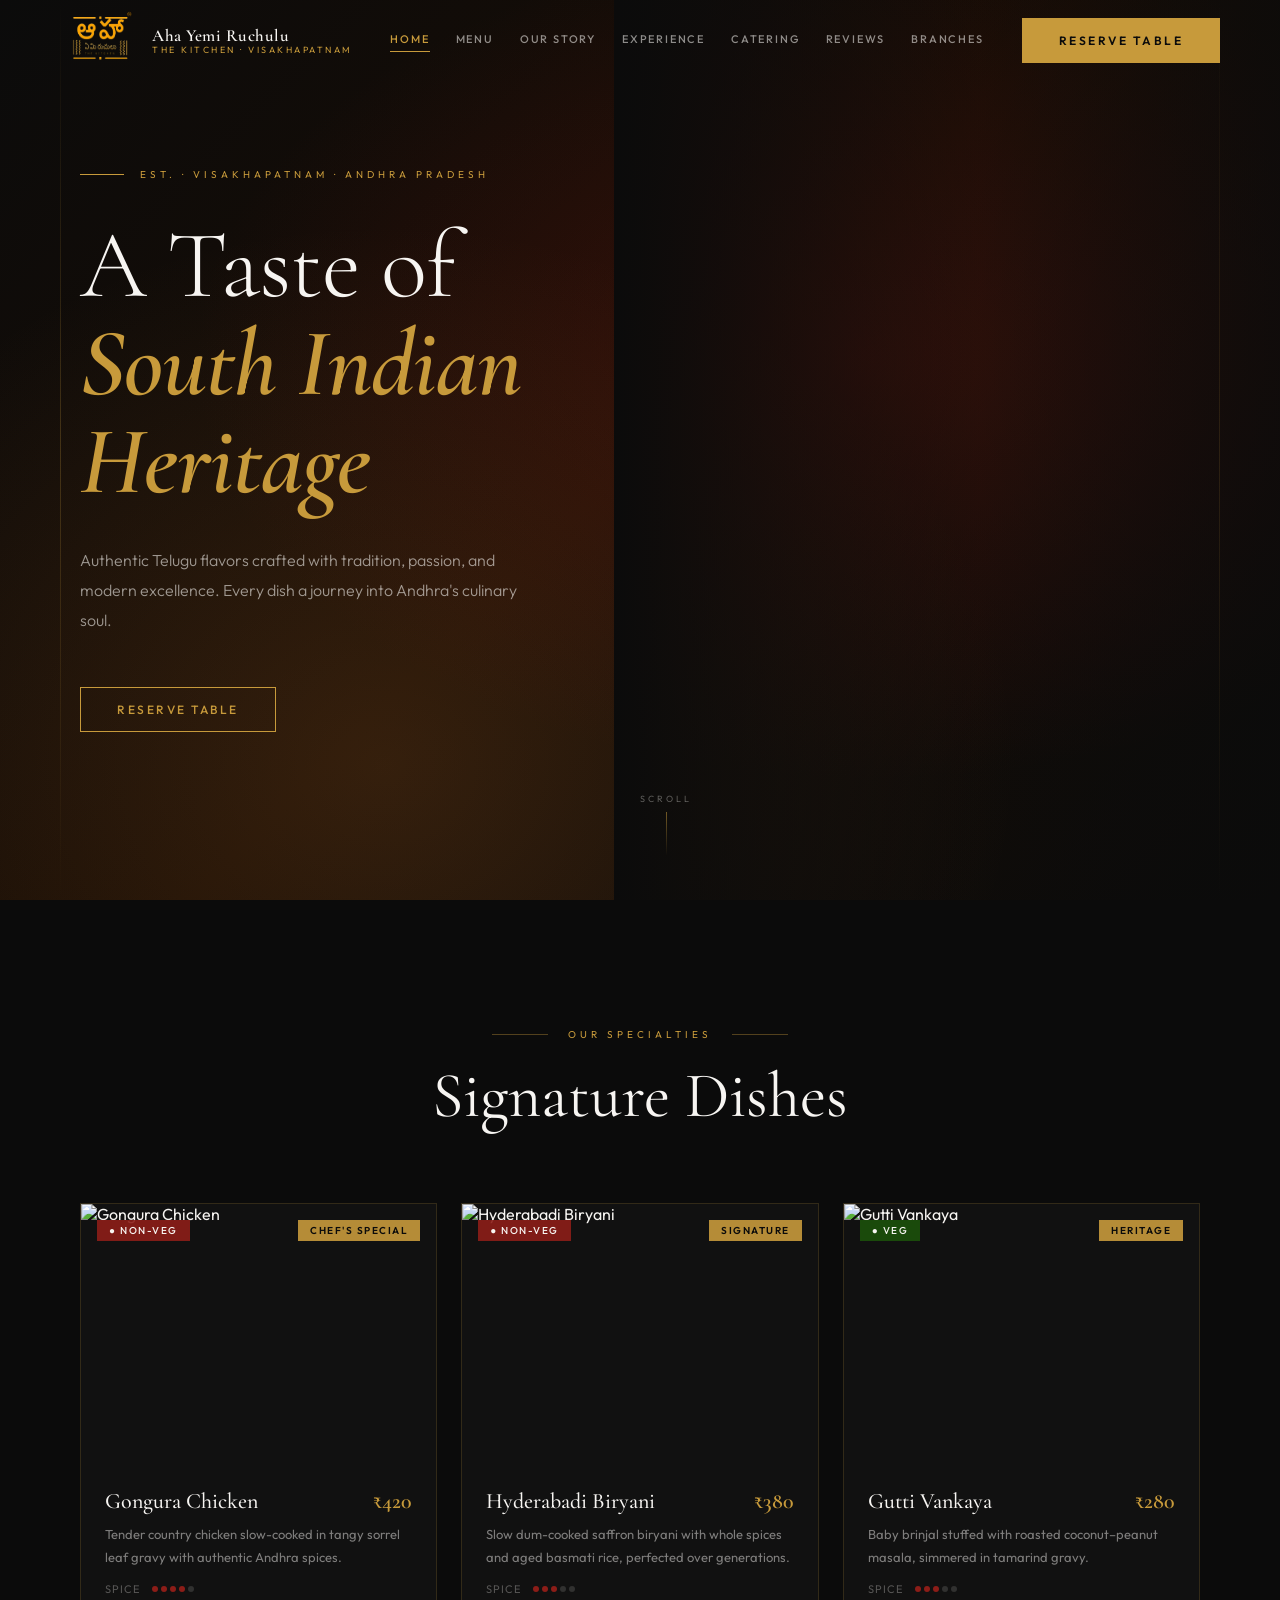
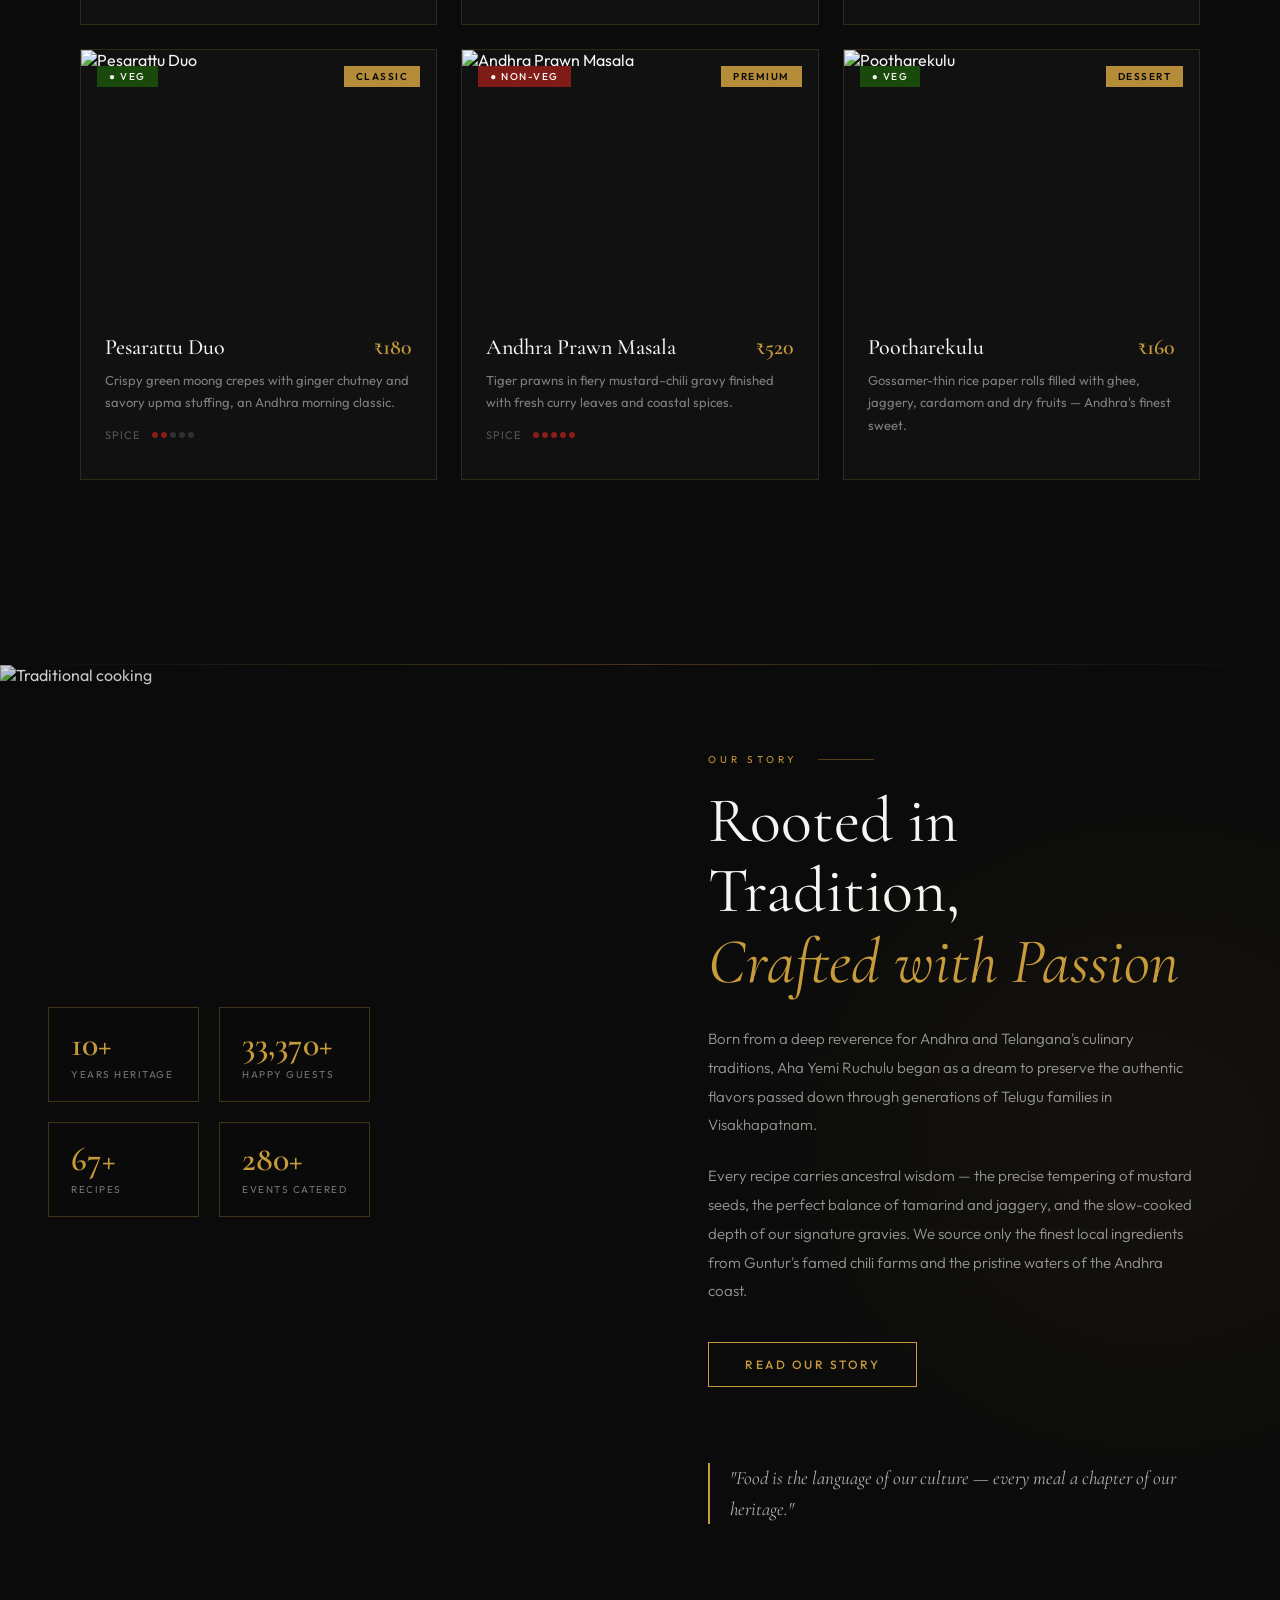
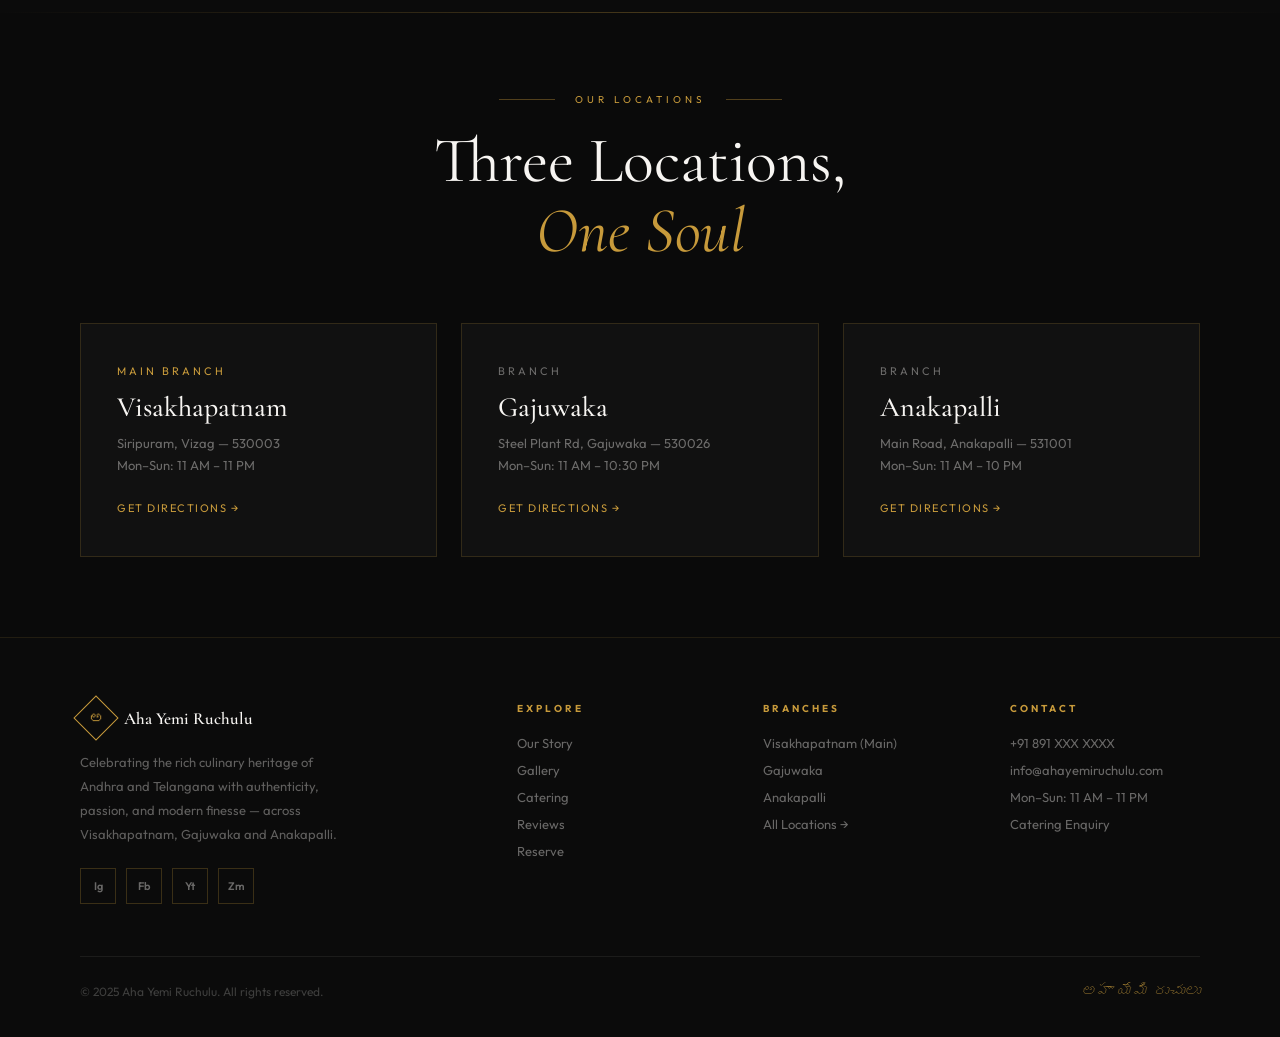
==== index.html @ 681282d1 "Add files via upload" ====
<!DOCTYPE html>
<html lang="en">
<head>
  <meta charset="UTF-8">
  <meta name="viewport" content="width=device-width, initial-scale=1.0">
  <title>Aha Yemi Ruchulu — Authentic Telugu Cuisine, Visakhapatnam</title>
  <meta name="description" content="Authentic Andhra and Telangana cuisine in Visakhapatnam. Experience the rich culinary heritage of Telugu food at Aha Yemi Ruchulu.">
  <link rel="stylesheet" href="css/style.css">
</head>
<body>

<!-- ═══ NAVBAR ═══ -->
<nav id="navbar">
  <a href="index.html" class="nav-logo">
    <div class="nav-logo-icon">
      <span><img src="Aha-Logo.png" style="width: 80px; height: 90px;"></span>
    </div>
    <div class="nav-logo-text"><h2>Aha Yemi Ruchulu</h2><span>The Kitchen · Visakhapatnam</span></div>
  </a>
  <div class="nav-links">
    <a href="index.html" data-page="home">Home</a>
    <a href="menu.html">Menu</a>
    <a href="story.html">Our Story</a>
    <a href="experience.html">Experience</a>
    <a href="catering.html">Catering</a>
    <a href="testimonials.html">Reviews</a>
    <a href="branches.html">Branches</a>
  </div>
  <a href="reserve.html" class="btn-fill nav-cta desktop">Reserve Table</a>
  <button class="hamburger" id="hamburger" aria-label="Open menu">
    <span></span><span></span><span></span>
  </button>
</nav>

<!-- ═══ MOBILE MENU ═══ -->
<div id="mobile-menu" class="mobile-menu">
  <button class="mobile-close" id="mobile-close">✕</button>
  <a href="index.html">Home</a>
  <!-- <a href="menu.html">Menu</a> -->
  <a href="story.html">Our Story</a>
  <a href="experience.html">Experience</a>
  <a href="catering.html">Catering</a>
  <a href="testimonials.html">Reviews</a>
  <a href="branches.html">Branches</a>
  <a href="reserve.html">Reserve Table</a>
</div>

<!-- ═══ HERO ═══ -->
<section class="hero">
  <div class="hero-bg"></div>
  <div class="hero-img-wrap">
    <img src="https://i.pinimg.com/1200x/a8/12/cb/a812cbc6dd3bc64626fde66f10c3a829.jpg" alt="Telugu cuisine spread">
    <!-- https://images.unsplash.com/photo-1567337710282-00832b415979?w=1400&q=80 -->
  </div>
  <div class="hero-line-l"></div>
  <div class="hero-line-r"></div>
  <div class="hero-content">
    <div class="hero-eyebrow">
      <span class="line"></span>
      <span>Est. · Visakhapatnam · Andhra Pradesh</span>
    </div>
    <h1 class="hero-title">A Taste of</h1>
    <span class="hero-title-accent">South Indian Heritage</span>
    <p class="hero-sub">Authentic Telugu flavors crafted with tradition, passion, and modern excellence. Every dish a journey into Andhra's culinary soul.</p>
    <div class="hero-actions">
      <!-- <a href="menu.html" class="btn-fill">Explore Menu</a> -->
      <a href="reserve.html" class="btn-gold">Reserve Table</a>
    </div>
  </div>
  <div class="hero-scroll">
    <span>Scroll</span>
    <div class="hero-scroll-line"></div>
  </div>
</section>

<!-- ═══ TICKER ═══ -->
<!-- <div class="ticker-strip">
  <div class="ticker-inner">
    <span>● Authentic Andhra Flavors</span>
    <span>● Slow-Cooked Biryanis</span>
    <span>● Gongura Specialties</span>
    <span>● Andhra Thali</span>
    <span>● Hyderabadi Classics</span>
    <span>● Traditional Sweets</span>
    <span>● Farm-Fresh Ingredients</span>
    <span>● Visakhapatnam's Finest</span>
    <span>● Authentic Andhra Flavors</span>
    <span>● Slow-Cooked Biryanis</span>
    <span>● Gongura Specialties</span>
    <span>● Andhra Thali</span>
    <span>● Hyderabadi Classics</span>
    <span>● Traditional Sweets</span>
    <span>● Farm-Fresh Ingredients</span>
    <span>● Visakhapatnam's Finest</span>
  </div>
</div> -->

<!-- ═══ SIGNATURE DISHES ═══ -->
<section class="dishes-section">
  <div class="reveal" style="text-align:center; margin-bottom:72px;">
    <div class="sec-label"><span>Our Specialties</span></div>
    <h2 class="sec-title center">Signature Dishes</h2>
  </div>
  <div class="dishes-grid">

    <div class="dish-card reveal delay-1">
      <div class="dish-card-img">
        <img src="https://images.unsplash.com/photo-1565557623262-b51c2513a641?w=600&q=80" alt="Gongura Chicken">
        <div class="dish-card-tags">
          <span class="tag-pill tag-nonv">● Non-Veg</span>
          <span class="tag-pill tag-gold">Chef's Special</span>
        </div>
      </div>
      <div class="dish-info">
        <div class="dish-name-row">
          <h3 class="dish-name">Gongura Chicken</h3>
          <span class="dish-price">₹420</span>
        </div>
        <p class="dish-desc">Tender country chicken slow-cooked in tangy sorrel leaf gravy with authentic Andhra spices.</p>
        <div class="dish-meta">
          <span style="font-size:11px;color:rgba(247,245,242,.3);letter-spacing:1px;text-transform:uppercase;">Spice</span>
          <div class="spice"><div class="sp on"></div><div class="sp on"></div><div class="sp on"></div><div class="sp on"></div><div class="sp"></div></div>
        </div>
      </div>
    </div>

    <div class="dish-card reveal delay-2">
      <div class="dish-card-img">
        <img src="https://images.unsplash.com/photo-1563379091339-03246963d51b?w=600&q=80" alt="Hyderabadi Biryani">
        <div class="dish-card-tags">
          <span class="tag-pill tag-nonv">● Non-Veg</span>
          <span class="tag-pill tag-gold">Signature</span>
        </div>
      </div>
      <div class="dish-info">
        <div class="dish-name-row">
          <h3 class="dish-name">Hyderabadi Biryani</h3>
          <span class="dish-price">₹380</span>
        </div>
        <p class="dish-desc">Slow dum-cooked saffron biryani with whole spices and aged basmati rice, perfected over generations.</p>
        <div class="dish-meta">
          <span style="font-size:11px;color:rgba(247,245,242,.3);letter-spacing:1px;text-transform:uppercase;">Spice</span>
          <div class="spice"><div class="sp on"></div><div class="sp on"></div><div class="sp on"></div><div class="sp"></div><div class="sp"></div></div>
        </div>
      </div>
    </div>

    <div class="dish-card reveal delay-3">
      <div class="dish-card-img">
        <img src="https://images.unsplash.com/photo-1585937421612-70a008356fbe?w=600&q=80" alt="Gutti Vankaya">
        <div class="dish-card-tags">
          <span class="tag-pill tag-veg">● Veg</span>
          <span class="tag-pill tag-gold">Heritage</span>
        </div>
      </div>
      <div class="dish-info">
        <div class="dish-name-row">
          <h3 class="dish-name">Gutti Vankaya</h3>
          <span class="dish-price">₹280</span>
        </div>
        <p class="dish-desc">Baby brinjal stuffed with roasted coconut–peanut masala, simmered in tamarind gravy.</p>
        <div class="dish-meta">
          <span style="font-size:11px;color:rgba(247,245,242,.3);letter-spacing:1px;text-transform:uppercase;">Spice</span>
          <div class="spice"><div class="sp on"></div><div class="sp on"></div><div class="sp on"></div><div class="sp"></div><div class="sp"></div></div>
        </div>
      </div>
    </div>

    <div class="dish-card reveal delay-1">
      <div class="dish-card-img">
        <img src="https://images.unsplash.com/photo-1567337710282-00832b415979?w=600&q=80" alt="Pesarattu Duo">
        <div class="dish-card-tags">
          <span class="tag-pill tag-veg">● Veg</span>
          <span class="tag-pill tag-gold">Classic</span>
        </div>
      </div>
      <div class="dish-info">
        <div class="dish-name-row">
          <h3 class="dish-name">Pesarattu Duo</h3>
          <span class="dish-price">₹180</span>
        </div>
        <p class="dish-desc">Crispy green moong crepes with ginger chutney and savory upma stuffing, an Andhra morning classic.</p>
        <div class="dish-meta">
          <span style="font-size:11px;color:rgba(247,245,242,.3);letter-spacing:1px;text-transform:uppercase;">Spice</span>
          <div class="spice"><div class="sp on"></div><div class="sp on"></div><div class="sp"></div><div class="sp"></div><div class="sp"></div></div>
        </div>
      </div>
    </div>

    <div class="dish-card reveal delay-2">
      <div class="dish-card-img">
        <img src="https://images.unsplash.com/photo-1626804475297-41608ea09aeb?w=600&q=80" alt="Andhra Prawn Masala">
        <div class="dish-card-tags">
          <span class="tag-pill tag-nonv">● Non-Veg</span>
          <span class="tag-pill tag-gold">Premium</span>
        </div>
      </div>
      <div class="dish-info">
        <div class="dish-name-row">
          <h3 class="dish-name">Andhra Prawn Masala</h3>
          <span class="dish-price">₹520</span>
        </div>
        <p class="dish-desc">Tiger prawns in fiery mustard–chili gravy finished with fresh curry leaves and coastal spices.</p>
        <div class="dish-meta">
          <span style="font-size:11px;color:rgba(247,245,242,.3);letter-spacing:1px;text-transform:uppercase;">Spice</span>
          <div class="spice"><div class="sp on"></div><div class="sp on"></div><div class="sp on"></div><div class="sp on"></div><div class="sp on"></div></div>
        </div>
      </div>
    </div>

    <div class="dish-card reveal delay-3">
      <div class="dish-card-img">
        <img src="https://images.unsplash.com/photo-1578985545062-69928b1d9587?w=600&q=80" alt="Pootharekulu">
        <div class="dish-card-tags">
          <span class="tag-pill tag-veg">● Veg</span>
          <span class="tag-pill tag-gold">Dessert</span>
        </div>
      </div>
      <div class="dish-info">
        <div class="dish-name-row">
          <h3 class="dish-name">Pootharekulu</h3>
          <span class="dish-price">₹160</span>
        </div>
        <p class="dish-desc">Gossamer-thin rice paper rolls filled with ghee, jaggery, cardamom and dry fruits — Andhra's finest sweet.</p>
      </div>
    </div>

  </div>
  <div style="text-align:center;margin-top:56px;">
    <!-- <a href="menu.html" class="btn-gold">View Full Menu</a> -->
  </div>
</section>

<div class="section-divider"></div>

<!-- ═══ STORY STRIP ═══ -->
<section class="story-strip">
  <div class="story-img reveal-l">
    <img src="https://images.unsplash.com/photo-1565557623262-b51c2513a641?w=900&q=80" alt="Traditional cooking">
    <div class="story-stats">
      <div class="stat-box"><div class="stat-num" data-count="15" data-suffix="+">15+</div><div class="stat-label">Years Heritage</div></div>
      <div class="stat-box"><div class="stat-num" data-count="50000" data-suffix="+">50K+</div><div class="stat-label">Happy Guests</div></div>
      <div class="stat-box"><div class="stat-num" data-count="120" data-suffix="+">120+</div><div class="stat-label">Recipes</div></div>
      <div class="stat-box"><div class="stat-num" data-count="500" data-suffix="+">500+</div><div class="stat-label">Events Catered</div></div>
    </div>
  </div>
  <div class="story-text reveal-r">
    <div class="sec-label left"><span>Our Story</span></div>
    <h2 class="sec-title" style="margin-bottom:28px;">
      Rooted in Tradition,<br><em>Crafted with Passion</em>
    </h2>
    <p style="font-size:15px;line-height:1.92;color:rgba(247,245,242,.6);margin-bottom:22px;font-weight:300;">
      Born from a deep reverence for Andhra and Telangana's culinary traditions, Aha Yemi Ruchulu began as a dream to preserve the authentic flavors passed down through generations of Telugu families in Visakhapatnam.
    </p>
    <p style="font-size:15px;line-height:1.92;color:rgba(247,245,242,.6);margin-bottom:36px;font-weight:300;">
      Every recipe carries ancestral wisdom — the precise tempering of mustard seeds, the perfect balance of tamarind and jaggery, and the slow-cooked depth of our signature gravies. We source only the finest local ingredients from Guntur's famed chili farms and the pristine waters of the Andhra coast.
    </p>
    <a href="story.html" class="btn-gold">Read Our Story</a>
    <div class="story-quote">"Food is the language of our culture — every meal a chapter of our heritage."</div>
  </div>
</section>

<div class="section-divider"></div>

<!-- ═══ BRANCHES STRIP ═══ -->
<section class="locations-section">
  <div class="reveal" style="text-align:center;margin-bottom:56px;">
    <div class="sec-label"><span>Our Locations</span></div>
    <h2 class="sec-title center">Three Locations,<br><em>One Soul</em></h2>
  </div>
  <div class="locations-grid">
    <a href="branches.html" class="location-card reveal delay-1">
      <div class="loc-label">Main Branch</div>
      <h3>Visakhapatnam</h3>
      <p>Siripuram, Vizag — 530003<br>Mon–Sun: 11 AM – 11 PM</p>
      <span class="loc-link">Get Directions →</span>
    </a>
    <a href="branches.html" class="location-card reveal delay-2">
      <div class="loc-label muted">Branch</div>
      <h3>Gajuwaka</h3>
      <p>Steel Plant Rd, Gajuwaka — 530026<br>Mon–Sun: 11 AM – 10:30 PM</p>
      <span class="loc-link">Get Directions →</span>
    </a>
    <a href="branches.html" class="location-card reveal delay-3">
      <div class="loc-label muted">Branch</div>
      <h3>Anakapalli</h3>
      <p>Main Road, Anakapalli — 531001<br>Mon–Sun: 11 AM – 10 PM</p>
      <span class="loc-link">Get Directions →</span>
    </a>
  </div>
</section>

<!-- ═══ FOOTER ═══ -->
<footer class="footer">
  <div class="footer-grid">
    <div class="footer-brand">
      <div class="footer-brand-logo">
        <div class="icon"><span>అ</span></div>
        <h3>Aha Yemi Ruchulu</h3>
      </div>
      <p>Celebrating the rich culinary heritage of Andhra and Telangana with authenticity, passion, and modern finesse — across Visakhapatnam, Gajuwaka and Anakapalli.</p>
      <div class="footer-socials">
        <div class="soc">Ig</div>
        <div class="soc">Fb</div>
        <div class="soc">Yt</div>
        <div class="soc">Zm</div>
      </div>
    </div>
    <div class="footer-col">
      <h4>Explore</h4>
      <ul>
        <!-- <li><a href="menu.html">Menu</a></li> -->
        <li><a href="story.html">Our Story</a></li>
        <li><a href="experience.html">Gallery</a></li>
        <li><a href="catering.html">Catering</a></li>
        <li><a href="testimonials.html">Reviews</a></li>
        <li><a href="reserve.html">Reserve</a></li>
      </ul>
    </div>
    <div class="footer-col">
      <h4>Branches</h4>
      <ul>
        <li>Visakhapatnam (Main)</li>
        <li>Gajuwaka</li>
        <li>Anakapalli</li>
        <li><a href="branches.html">All Locations →</a></li>
      </ul>
    </div>
    <div class="footer-col">
      <h4>Contact</h4>
      <ul>
        <li>+91 891 XXX XXXX</li>
        <li>info@ahayemiruchulu.com</li>
        <li>Mon–Sun: 11 AM – 11 PM</li>
        <li><a href="catering.html">Catering Enquiry</a></li>
      </ul>
    </div>
  </div>
  <div class="footer-bottom">
    <p>© 2025 Aha Yemi Ruchulu. All rights reserved.</p>
    <span>అహా యేమి రుచులు</span>
  </div>
</footer>

<script src="js/main.js"></script>
</body>
</html>
---- css/style.css ----
@import url('https://fonts.googleapis.com/css2?family=Cormorant+Garamond:ital,wght@0,300;0,400;0,500;0,600;1,300;1,400;1,500&family=Outfit:wght@300;400;500;600&display=swap');

/* ═══════════════════════════════════════════════
   VARIABLES & RESET
═══════════════════════════════════════════════ */
:root {
  --blk:  #0B0B0B;
  --ofw:  #F7F5F2;
  --gld:  #C79A3B;
  --cop:  #B87333;
  --red:  #8C1D18;
  --card: #111111;
  --card2:#0E0E0E;
  --bdr:  rgba(199,154,59,.18);
  --nav-h: 80px;
}
*, *::before, *::after { margin:0; padding:0; box-sizing:border-box; }
html { scroll-behavior:smooth; }
body { background:var(--blk); color:var(--ofw); font-family:'Outfit',sans-serif; overflow-x:hidden; -webkit-font-smoothing:antialiased; }
a { text-decoration:none; color:inherit; }
img { display:block; max-width:100%; }
button, input, textarea, select { font-family:inherit; }
ul { list-style:none; }

/* ═══════════════════════════════════════════════
   TYPOGRAPHY HELPERS
═══════════════════════════════════════════════ */
.serif { font-family:'Cormorant Garamond',serif; }
.gold  { color:var(--gld); }
.muted { color:rgba(247,245,242,.5); }
.sec-label {
  display:flex; align-items:center; justify-content:center; gap:20px; margin-bottom:20px;
}
.sec-label::before, .sec-label::after {
  content:''; width:56px; height:1px; background:rgba(199,154,59,.38);
}
.sec-label.left { justify-content:flex-start; }
.sec-label.left::before { display:none; }
.sec-label span { font-size:10px; letter-spacing:4px; color:var(--gld); text-transform:uppercase; }
.sec-title {
  font-family:'Cormorant Garamond',serif;
  font-size:clamp(36px,5vw,68px);
  font-weight:400; line-height:1.1;
}
.sec-title.center { text-align:center; }
.sec-title em { color:var(--gld); font-style:italic; }

/* ═══════════════════════════════════════════════
   BUTTONS
═══════════════════════════════════════════════ */
.btn-gold {
  background:transparent; border:1px solid var(--gld); color:var(--gld);
  padding:14px 36px; font-size:12px; font-weight:500; letter-spacing:2.5px;
  text-transform:uppercase; cursor:pointer; transition:all .4s ease;
  position:relative; overflow:hidden; z-index:0; display:inline-block;
}
.btn-gold::before {
  content:''; position:absolute; inset:0; background:var(--gld);
  transform:scaleX(0); transform-origin:left;
  transition:transform .4s cubic-bezier(.16,10,.3,1); z-index:-1;
}
.btn-gold:hover::before { transform:scaleX(1); }
.btn-gold:hover { color:var(--blk); }

.btn-fill {
  background:var(--gld); border:1px solid var(--gld); color:var(--blk);
  padding:14px 36px; font-size:12px; font-weight:600; letter-spacing:2.5px;
  text-transform:uppercase; cursor:pointer; transition:all .3s ease; display:inline-block;
}
.btn-fill:hover { background:transparent; color:var(--gld); }

.btn-red {
  background:var(--red); border:1px solid var(--red); color:var(--ofw);
  padding:14px 36px; font-size:12px; font-weight:600; letter-spacing:2px;
  text-transform:uppercase; cursor:pointer; transition:all .3s ease; display:inline-block;
}
.btn-red:hover { background:transparent; color:var(--red); }

/* ═══════════════════════════════════════════════
   FORM INPUTS
═══════════════════════════════════════════════ */
.form-input {
  background:rgba(247,245,242,.04); border:1px solid rgba(199,154,59,.22);
  color:var(--ofw); padding:16px 20px; font-size:14px; outline:none;
  transition:border-color .3s ease; width:100%;
}
.form-input:focus { border-color:var(--gld); }
.form-input::placeholder { color:rgba(247,245,242,.28); }
select.form-input option { background:#141414; color:var(--ofw); }
.form-row { display:grid; grid-template-columns:1fr 1fr; gap:16px; margin-bottom:16px; }
.form-row.single { grid-template-columns:1fr; }
.form-group { margin-bottom:16px; }
.form-label { font-size:11px; letter-spacing:2px; color:var(--gld); text-transform:uppercase; display:block; margin-bottom:8px; }

/* ═══════════════════════════════════════════════
   NAVBAR
═══════════════════════════════════════════════ */
#navbar {
  position:fixed; top:0; left:0; right:0; z-index:1000;
  padding:0 60px; height:var(--nav-h);
  display:flex; align-items:center; justify-content:space-between;
  background:transparent; transition:all .5s ease;
}
#navbar.scrolled {
  background:rgba(11,11,11,.95);
  backdrop-filter:blur(24px);
  border-bottom:1px solid rgba(199,154,59,.12);
}
.nav-logo { display:flex; align-items:center; gap:12px; }
/* .nav-logo-icon {
  width:80px; height:80px; border:1px solid var(--gld);
  display:flex; align-items:center; justify-content:center;
  transform:rotate(45deg); flex-shrink:0;
} */
.nav-logo-icon span {
  transform:rotate(-45deg); color:var(--gld);
  font-size:17px; font-family:'Cormorant Garamond',serif;
}
.nav-logo-text h2 {
  font-family:'Cormorant Garamond',serif;
  font-size:17px; font-weight:600; letter-spacing:.5px; white-space:nowrap;
}
.nav-logo-text span {
  font-size:9px; letter-spacing:2.5px; color:var(--gld);
  text-transform:uppercase; display:block; margin-top:-2px;
}
.nav-links { display:flex; gap:26px; align-items:center; }
.nav-links a {
  color:rgba(247,245,242,.55); font-size:11px; letter-spacing:1.8px;
  text-transform:uppercase; font-weight:500; transition:color .3s ease;
  position:relative; padding-bottom:2px;
}
.nav-links a:hover, .nav-links a.active { color:var(--gld); }
.nav-links a.active::after {
  content:''; position:absolute; bottom:-4px; left:0; right:0;
  height:1px; background:var(--gld);
}
.hamburger {
  display:none; flex-direction:column; gap:5px;
  cursor:pointer; background:none; border:none;
}
.hamburger span {
  display:block; width:24px; height:1.5px;
  background:var(--ofw); transition:all .3s;
}

/* ═══════════════════════════════════════════════
   MOBILE MENU
═══════════════════════════════════════════════ */
.mobile-menu {
  display:none; position:fixed; inset:0;
  background:rgba(11,11,11,.98); z-index:999;
  flex-direction:column; align-items:center;
  justify-content:center; gap:28px;
}
.mobile-menu.open { display:flex; animation:fadeIn .3s ease; }
.mobile-menu a {
  font-family:'Cormorant Garamond',serif;
  font-size:34px; font-weight:400;
  color:rgba(247,245,242,.65); transition:color .3s;
}
.mobile-menu a:hover { color:var(--gld); }
.mobile-close {
  position:absolute; top:28px; right:28px;
  background:none; border:none; color:var(--ofw);
  font-size:26px; cursor:pointer; line-height:1;
}

/* ═══════════════════════════════════════════════
   TICKER STRIP
═══════════════════════════════════════════════ */
.ticker-strip { background:var(--gld); padding:16px 0; overflow:hidden; }
.ticker-inner {
  display:inline-flex; gap:56px; white-space:nowrap;
  animation:ticker 35s linear infinite;
}
.ticker-inner span {
  color:var(--blk); font-size:11px; letter-spacing:2px;
  font-weight:600; text-transform:uppercase; flex-shrink:0;
}

/* ═══════════════════════════════════════════════
   FOOTER
═══════════════════════════════════════════════ */
.footer { padding:64px 80px 36px; border-top:1px solid rgba(199,154,59,.12); }
.footer-grid { display:grid; grid-template-columns:2fr 1fr 1fr 1fr; gap:56px; margin-bottom:52px; }
.footer-brand-logo { display:flex; align-items:center; gap:12px; margin-bottom:16px; }
.footer-brand-logo .icon {
  width:32px; height:32px; border:1px solid var(--gld);
  display:flex; align-items:center; justify-content:center;
  transform:rotate(45deg); flex-shrink:0;
}
.footer-brand-logo .icon span {
  transform:rotate(-45deg); color:var(--gld);
  font-size:15px; font-family:'Cormorant Garamond',serif;
}
.footer-brand-logo h3 {
  font-family:'Cormorant Garamond',serif;
  font-size:17px; font-weight:600;
}
.footer-brand p { font-size:13px; color:rgba(247,245,242,.36); line-height:1.85; max-width:270px; }
.footer-socials { display:flex; gap:10px; margin-top:22px; }
.soc {
  width:36px; height:36px;
  border:1px solid rgba(199,154,59,.25);
  display:flex; align-items:center; justify-content:center;
  cursor:pointer; font-size:11px; font-weight:600;
  color:rgba(247,245,242,.4); transition:all .3s;
}
.soc:hover { border-color:var(--gld); color:var(--gld); }
.footer-col h4 { font-size:10px; letter-spacing:3px; color:var(--gld); text-transform:uppercase; margin-bottom:20px; }
.footer-col ul { display:flex; flex-direction:column; gap:11px; }
.footer-col li { font-size:13px; color:rgba(247,245,242,.4); cursor:pointer; transition:color .3s; }
.footer-col li:hover { color:var(--gld); }
.footer-bottom {
  border-top:1px solid rgba(247,245,242,.07); padding-top:24px;
  display:flex; justify-content:space-between; align-items:center;
}
.footer-bottom p { font-size:12px; color:rgba(247,245,242,.22); }
.footer-bottom span {
  font-family:'Cormorant Garamond',serif;
  font-size:16px; color:rgba(199,154,59,.42); font-style:italic;
}

/* ═══════════════════════════════════════════════
   SHARED COMPONENTS
═══════════════════════════════════════════════ */
.veg-dot {
  width:12px; height:12px; border:1.5px solid; flex-shrink:0;
  display:inline-flex; align-items:center; justify-content:center;
}
.veg-dot.v { border-color:#3B6D11; }
.veg-dot.n { border-color:var(--red); }
.veg-dot::after { content:''; width:5px; height:5px; border-radius:50%; }
.veg-dot.v::after { background:#3B6D11; }
.veg-dot.n::after { background:var(--red); }

.spice { display:flex; gap:3px; align-items:center; }
.sp { width:6px; height:6px; border-radius:50%; background:rgba(247,245,242,.14); }
.sp.on { background:var(--red); }

.section-divider {
  height:1px; background:linear-gradient(to right,transparent,rgba(199,154,59,.3),transparent);
  margin:0;
}
.scrollbar-hide::-webkit-scrollbar { display:none; }
.scrollbar-hide { -ms-overflow-style:none; scrollbar-width:none; }

.tag-pill {
  display:inline-block; padding:4px 12px;
  font-size:10px; letter-spacing:1.5px;
  text-transform:uppercase; font-weight:500;
}
.tag-gold { background:rgba(199,154,59,.9); color:var(--blk); font-weight:600; }
.tag-veg  { background:rgba(27,80,10,.9);   color:var(--ofw); }
.tag-nonv { background:rgba(140,29,24,.9);   color:var(--ofw); }

/* ═══════════════════════════════════════════════
   ANIMATIONS & REVEAL
═══════════════════════════════════════════════ */
@keyframes fadeUp { from{opacity:0;transform:translateY(32px)} to{opacity:1;transform:translateY(0)} }
@keyframes fadeIn { from{opacity:0} to{opacity:1} }
@keyframes slideL { from{opacity:0;transform:translateX(-32px)} to{opacity:1;transform:translateX(0)} }
@keyframes slideR { from{opacity:0;transform:translateX(32px)} to{opacity:1;transform:translateX(0)} }
@keyframes scaleIn { from{opacity:0;transform:scale(.93)} to{opacity:1;transform:scale(1)} }
@keyframes float { 0%,100%{transform:translateY(0) translateX(-50%)} 50%{transform:translateY(-10px) translateX(-50%)} }
@keyframes ticker { from{transform:translateX(0)} to{transform:translateX(-50%)} }
@keyframes spin { from{transform:rotate(0deg)} to{transform:rotate(360deg)} }
@keyframes shimmer {
  0%{background-position:-600px 0} 100%{background-position:600px 0}
}
.reveal   { opacity:0; transform:translateY(28px); transition:opacity .8s cubic-bezier(.16,1,.3,1), transform .8s cubic-bezier(.16,1,.3,1); }
.reveal-l { opacity:0; transform:translateX(-28px); transition:opacity .8s cubic-bezier(.16,1,.3,1), transform .8s cubic-bezier(.16,1,.3,1); }
.reveal-r { opacity:0; transform:translateX(28px); transition:opacity .8s cubic-bezier(.16,1,.3,1), transform .8s cubic-bezier(.16,1,.3,1); }
.reveal.vis, .reveal-l.vis, .reveal-r.vis { opacity:1; transform:translate(0); }
.delay-1 { transition-delay:.1s; }
.delay-2 { transition-delay:.2s; }
.delay-3 { transition-delay:.3s; }
.delay-4 { transition-delay:.4s; }

/* ═══════════════════════════════════════════════
   INDEX — HERO
═══════════════════════════════════════════════ */
.hero {
  position:relative; height:100vh;
  display:flex; align-items:center; overflow:hidden;
}
.hero-bg {
  position:absolute; inset:0;
  background:radial-gradient(ellipse at 68% 40%,rgba(140,29,24,.28) 0%,transparent 55%),
             radial-gradient(ellipse at 30% 85%,rgba(184,115,51,.18) 0%,transparent 50%),
             linear-gradient(135deg,#0B0B0B 0%,#190d04 50%,#0B0B0B 100%);
}
.hero-img-wrap {
  position:absolute; right:0; top:0; width:52%; height:100%; overflow:hidden;
}
.hero-img-wrap img {
  width:100%; height:110%; object-fit:cover; opacity:1;
  transform:translateY(-5%); transition:transform 20s ease;
}
.hero-img-wrap::after {
  content:''; position:absolute; inset:0;
  background:linear-gradient(to right,#0B0B0B 0%,rgba(11,11,11,.2) 55%,rgba(11,11,11,.75) 100%);
}
.hero-line-l { position:absolute; left:60px; top:0; bottom:0; width:1px; background:linear-gradient(to bottom,transparent,rgba(199,154,59,.25),transparent); }
.hero-line-r { position:absolute; right:60px; top:0; bottom:0; width:1px; background:linear-gradient(to bottom,transparent,rgba(199,154,59,.14),transparent); }
.hero-content {
  position:relative; padding:0 80px;
  max-width:62%; animation:fadeUp 1.2s ease forwards;
}
.hero-eyebrow {
  display:flex; align-items:center; gap:16px; margin-bottom:36px;
}
.hero-eyebrow .line { width:44px; height:1px; background:var(--gld); }
.hero-eyebrow span { font-size:10px; letter-spacing:4px; color:var(--gld); text-transform:uppercase; }
.hero-title {
  font-family:'Cormorant Garamond',serif;
  font-size:clamp(52px,7.5vw,100px);
  font-weight:300; line-height:1.02; letter-spacing:-1px;
}
.hero-title-accent {
  font-family:'Cormorant Garamond',serif;
  font-size:clamp(52px,7.5vw,100px);
  font-weight:600; line-height:1.02; color:var(--gld);
  font-style:italic; letter-spacing:-1px; margin-bottom:36px;
  display:block;
}
.hero-sub {
  font-size:16px; line-height:1.85;
  color:rgba(247,245,242,.58); max-width:460px;
  margin-bottom:52px; font-weight:300;
}
.hero-actions { display:flex; gap:20px; flex-wrap:wrap; }
.hero-scroll {
  position:absolute; bottom:44px; left:50%;
  display:flex; flex-direction:column; align-items:center; gap:8px;
  animation:float 3s ease-in-out infinite;
}
.hero-scroll span { font-size:9px; letter-spacing:3px; color:rgba(247,245,242,.35); text-transform:uppercase; }
.hero-scroll-line { width:1px; height:44px; background:linear-gradient(to bottom,rgba(199,154,59,.55),transparent); }

/* ═══════════════════════════════════════════════
   INDEX — DISHES SECTION
═══════════════════════════════════════════════ */
.dishes-section { padding:128px 80px; }
.dishes-grid { display:grid; grid-template-columns:repeat(3,1fr); gap:24px; }
.dish-card {
  background:var(--card); border:1px solid var(--bdr); overflow:hidden;
  transition:border-color .5s, box-shadow .5s, transform .5s cubic-bezier(.16,1,.3,1);
  cursor:pointer;
}
.dish-card:hover {
  border-color:var(--gld); transform:translateY(-8px);
  box-shadow:0 32px 64px rgba(0,0,0,.55), 0 0 28px rgba(199,154,59,.1);
}
.dish-card-img { position:relative; overflow:hidden; }
.dish-card-img img {
  width:100%; height:260px; object-fit:cover;
  transition:transform .8s cubic-bezier(.16,1,.3,1);
}
.dish-card:hover .dish-card-img img { transform:scale(1.08); }
.dish-card-tags { position:absolute; top:16px; left:16px; right:16px; display:flex; justify-content:space-between; }
.dish-info { padding:24px 24px 28px; }
.dish-name-row { display:flex; justify-content:space-between; align-items:flex-start; margin-bottom:8px; }
.dish-name {
  font-family:'Cormorant Garamond',serif;
  font-size:22px; font-weight:500; line-height:1.2;
}
.dish-price {
  font-family:'Cormorant Garamond',serif;
  font-size:22px; color:var(--gld); font-weight:600;
  flex-shrink:0; margin-left:12px;
}
.dish-desc { font-size:13px; color:rgba(247,245,242,.48); line-height:1.75; margin-bottom:14px; }
.dish-meta { display:flex; align-items:center; gap:12px; }

/* ═══════════════════════════════════════════════
   INDEX — STORY STRIP
═══════════════════════════════════════════════ */
.story-strip {
  display:grid; grid-template-columns:1fr 1fr;
  position:relative; overflow:hidden;
}
.story-img { position:relative; height:600px; overflow:hidden; }
.story-img img { width:100%; height:100%; object-fit:cover; }
.story-img::after {
  content:''; position:absolute; inset:0;
  background:linear-gradient(to right,rgba(11,11,11,.15),rgba(11,11,11,.5));
}
.story-stats {
  position:absolute; bottom:48px; left:48px;
  display:grid; grid-template-columns:1fr 1fr; gap:20px; z-index:2;
}
.stat-box {
  background:rgba(11,11,11,.84); backdrop-filter:blur(12px);
  border:1px solid rgba(199,154,59,.28); padding:20px 22px;
}
.stat-num {
  font-family:'Cormorant Garamond',serif;
  font-size:34px; font-weight:600; color:var(--gld); line-height:1;
}
.stat-label { font-size:10px; color:rgba(247,245,242,.45); letter-spacing:1.5px; text-transform:uppercase; margin-top:6px; }
.story-text {
  padding:88px 80px 88px 68px;
  display:flex; flex-direction:column; justify-content:center;
  background:radial-gradient(ellipse at 80% 50%,rgba(199,154,59,.05) 0%,transparent 60%);
}
.story-quote {
  border-left:2px solid var(--gld);
  padding-left:20px; margin-top:40px;
  font-family:'Cormorant Garamond',serif;
  font-size:19px; font-style:italic;
  color:rgba(247,245,242,.7); line-height:1.6;
}

/* ═══════════════════════════════════════════════
   INDEX — LOCATIONS STRIP
═══════════════════════════════════════════════ */
.locations-section { padding:80px 80px; background:#0a0a0a; }
.locations-grid {
  display:grid; grid-template-columns:repeat(3,1fr); gap:24px;
}
.location-card {
  background:var(--card); border:1px solid var(--bdr);
  padding:40px 36px; display:block;
  transition:border-color .4s, box-shadow .4s, transform .4s;
}
.location-card:hover {
  border-color:var(--gld); transform:translateY(-6px);
  box-shadow:0 24px 56px rgba(0,0,0,.5);
}
.location-card .loc-label {
  font-size:11px; letter-spacing:3px; color:var(--gld);
  text-transform:uppercase; margin-bottom:12px;
}
.location-card .loc-label.muted { color:rgba(247,245,242,.4); }
.location-card h3 {
  font-family:'Cormorant Garamond',serif;
  font-size:28px; font-weight:500; margin-bottom:8px;
}
.location-card p {
  font-size:13px; color:rgba(247,245,242,.4);
  line-height:1.7; margin-bottom:20px;
}
.location-card .loc-link {
  font-size:11px; color:var(--gld);
  letter-spacing:1.5px; text-transform:uppercase;
}
.story-text .btn-gold { margin-bottom:36px; flex-shrink:0; align-self:flex-start; }

/* ═══════════════════════════════════════════════
   INNER PAGE HERO
═══════════════════════════════════════════════ */
.page-hero {
  padding-top:var(--nav-h);
  min-height:400px; display:flex; align-items:flex-end;
  position:relative; overflow:hidden;
}
.page-hero-bg { position:absolute; inset:0; }
.page-hero-bg img { width:100%; height:100%; object-fit:cover; opacity:.48; }
.page-hero-bg::after {
  content:''; position:absolute; inset:0;
  background:linear-gradient(to top,#0B0B0B 0%,rgba(11,11,11,.45) 100%);
}
.page-hero-content { position:relative; z-index:1; padding:60px 80px; width:100%; }
.breadcrumb {
  display:flex; align-items:center; gap:8px;
  font-size:11px; color:rgba(247,245,242,.38);
  letter-spacing:1px; text-transform:uppercase; margin-bottom:16px;
}
.breadcrumb a { color:var(--gld); }
.breadcrumb .sep { color:rgba(247,245,242,.2); }
.page-title {
  font-family:'Cormorant Garamond',serif;
  font-size:clamp(44px,6vw,80px);
  font-weight:400; line-height:1.1;
}
.page-title em { color:var(--gld); font-style:italic; }
.page-subtitle {
  font-size:16px; font-weight:300;
  color:rgba(247,245,242,.55); line-height:1.7;
  max-width:560px; margin-top:14px;
}

/* ═══════════════════════════════════════════════
   MENU PAGE
═══════════════════════════════════════════════ */
.menu-section { padding:80px 80px 100px; }
.menu-tabs {
  display:flex; gap:32px; border-bottom:1px solid rgba(247,245,242,.1);
  margin-bottom:48px; overflow-x:auto;
}
.menu-tabs::-webkit-scrollbar { display:none; }
.menu-tab-btn {
  background:transparent; border:none;
  color:rgba(247,245,242,.35); font-size:12px; font-weight:500;
  letter-spacing:2px; text-transform:uppercase; padding:14px 0;
  cursor:pointer; border-bottom:1.5px solid transparent;
  transition:all .3s ease; white-space:nowrap; flex-shrink:0;
}
.menu-tab-btn.act, .menu-tab-btn:hover { color:var(--gld); border-bottom-color:var(--gld); }
.menu-grid {
  display:grid; grid-template-columns:1fr 1fr;
  gap:1px; background:rgba(199,154,59,.08);
}
.menu-item {
  background:var(--blk); padding:28px 32px;
  display:flex; justify-content:space-between; align-items:flex-start;
  transition:background .3s ease; cursor:pointer;
}
.menu-item:hover { background:#141414; }
.menu-item-left { flex:1; }
.menu-item-header { display:flex; align-items:center; gap:10px; margin-bottom:8px; }
.menu-item-name { font-family:'Cormorant Garamond',serif; font-size:21px; font-weight:500; }
.menu-item-desc { font-size:13px; color:rgba(247,245,242,.4); line-height:1.65; padding-left:22px; }
.menu-item-meta { padding-left:22px; margin-top:10px; }
.menu-item-price {
  font-family:'Cormorant Garamond',serif;
  font-size:22px; color:var(--gld); font-weight:500;
  margin-left:28px; flex-shrink:0;
}
.menu-tab-content { display:none; }
.menu-tab-content.active { display:block; animation:fadeIn .4s ease; }
.menu-note {
  margin-top:40px; padding:24px 32px;
  border:1px solid rgba(199,154,59,.18);
  background:rgba(199,154,59,.04);
  font-size:13px; color:rgba(247,245,242,.5); line-height:1.8;
}
.menu-note strong { color:var(--gld); }

/* ═══════════════════════════════════════════════
   STORY PAGE
═══════════════════════════════════════════════ */
.story-section { padding:80px 80px 100px; }
.story-intro-grid { display:grid; grid-template-columns:1fr 1fr; gap:80px; align-items:center; margin-bottom:80px; }
.story-intro-img { position:relative; height:500px; overflow:hidden; }
.story-intro-img img { width:100%; height:100%; object-fit:cover; }
.story-intro-img::before {
  content:''; position:absolute; top:16px; left:16px; right:-16px; bottom:-16px;
  border:1px solid rgba(199,154,59,.3); z-index:-1;
}
.story-intro-text p { font-size:15px; line-height:1.9; color:rgba(247,245,242,.6); font-weight:300; margin-bottom:24px; }
.values-grid { display:grid; grid-template-columns:repeat(3,1fr); gap:1px; background:rgba(199,154,59,.1); margin:80px 0; }
.value-card { background:var(--blk); padding:48px 36px; transition:background .3s; }
.value-card:hover { background:#111111; }
.value-icon {
  width:52px; height:52px; border:1px solid rgba(199,154,59,.3);
  display:flex; align-items:center; justify-content:center;
  font-size:22px; margin-bottom:24px;
}
.value-title { font-family:'Cormorant Garamond',serif; font-size:24px; font-weight:500; margin-bottom:12px; }
.value-desc { font-size:13px; color:rgba(247,245,242,.45); line-height:1.8; }
.timeline { padding:80px 0; }
.timeline-item { display:grid; grid-template-columns:1fr 80px 1fr; gap:0; align-items:center; margin-bottom:0; }
.timeline-item-left { text-align:right; padding:40px 40px 40px 0; }
.timeline-item-right { padding:40px 0 40px 40px; }
.timeline-center { display:flex; flex-direction:column; align-items:center; }
.timeline-dot { width:14px; height:14px; background:var(--gld); border:3px solid var(--blk); box-shadow:0 0 0 1px var(--gld); border-radius:50%; flex-shrink:0; }
.timeline-line { flex:1; width:1px; background:rgba(199,154,59,.25); min-height:60px; }
.timeline-year { font-family:'Cormorant Garamond',serif; font-size:28px; color:var(--gld); font-weight:500; margin-bottom:8px; }
.timeline-text { font-size:14px; color:rgba(247,245,242,.5); line-height:1.75; }

/* ═══════════════════════════════════════════════
   EXPERIENCE / GALLERY PAGE
═══════════════════════════════════════════════ */
.gallery-section { padding:80px 80px 100px; }
.gallery-grid {
  display:grid;
  grid-template-columns:repeat(4,1fr);
  grid-template-rows:repeat(3,260px);
  gap:10px;
}
.gal-item { overflow:hidden; position:relative; cursor:pointer; }
.gal-item img { width:100%; height:100%; object-fit:cover; transition:transform .8s cubic-bezier(.16,1,.3,1); }
.gal-item:hover img { transform:scale(1.08); }
.gal-overlay {
  position:absolute; inset:0;
  background:rgba(199,154,59,.12);
  opacity:0; transition:opacity .4s ease;
  display:flex; align-items:center; justify-content:center;
}
.gal-item:hover .gal-overlay { opacity:1; }
.gal-plus {
  width:44px; height:44px; border:1.5px solid rgba(247,245,242,.85);
  background:rgba(0,0,0,.35); display:flex; align-items:center;
  justify-content:center; font-size:22px; color:var(--ofw);
}
.gal-item.wide  { grid-column:span 2; }
.gal-item.tall  { grid-row:span 2; }

/* Lightbox */
#lightbox {
  display:none; position:fixed; inset:0; z-index:2000;
  background:rgba(0,0,0,.94); align-items:center; justify-content:center;
  padding:40px;
}
#lightbox.open { display:flex; animation:fadeIn .3s ease; }
#lightbox img { max-width:90vw; max-height:85vh; object-fit:contain; }
#lightbox-close {
  position:fixed; top:20px; right:24px;
  background:none; border:none; color:var(--ofw);
  font-size:30px; cursor:pointer; opacity:.7; transition:opacity .3s;
}
#lightbox-close:hover { opacity:1; }

/* ═══════════════════════════════════════════════
   CATERING PAGE
═══════════════════════════════════════════════ */
.catering-section { padding:80px 80px 100px; }
.catering-intro {
  display:grid; grid-template-columns:1fr 1fr; gap:80px;
  align-items:center; margin-bottom:80px;
}
.catering-intro-img { position:relative; height:480px; overflow:hidden; }
.catering-intro-img img { width:100%; height:100%; object-fit:cover; }
.catering-intro-img::after {
  content:''; position:absolute; inset:0;
  background:linear-gradient(to bottom,transparent,rgba(11,11,11,.4));
}
.catering-services-grid { display:grid; grid-template-columns:repeat(2,1fr); gap:24px; margin-bottom:80px; }
.catering-card {
  background:var(--card); border:1px solid var(--bdr);
  padding:44px 40px; position:relative; overflow:hidden;
  transition:border-color .4s, box-shadow .4s, transform .4s;
  cursor:pointer;
}
.catering-card:hover {
  border-color:var(--gld);
  box-shadow:0 24px 56px rgba(0,0,0,.4), 0 0 24px rgba(199,154,59,.08);
  transform:translateY(-4px);
}
.catering-card::before {
  content:''; position:absolute; top:0; left:0; right:0; height:2px;
  background:linear-gradient(to right,transparent,var(--gld),transparent);
  opacity:0; transition:opacity .4s;
}
.catering-card:hover::before { opacity:1; }
.catering-card-icon {
  width:56px; height:56px; border:1px solid rgba(199,154,59,.3);
  display:flex; align-items:center; justify-content:center;
  font-size:24px; margin-bottom:24px;
}
.catering-card-title { font-family:'Cormorant Garamond',serif; font-size:26px; font-weight:500; margin-bottom:12px; }
.catering-card-desc { font-size:14px; color:rgba(247,245,242,.5); line-height:1.8; margin-bottom:20px; }
.catering-card-tags { display:flex; flex-wrap:wrap; gap:8px; }
.catering-tag {
  padding:4px 14px; border:1px solid rgba(199,154,59,.25);
  font-size:11px; letter-spacing:1px; text-transform:uppercase;
  color:rgba(247,245,242,.5);
}
.process-section { padding:80px 0; border-top:1px solid rgba(199,154,59,.12); border-bottom:1px solid rgba(199,154,59,.12); margin-bottom:80px; }
.process-grid { display:grid; grid-template-columns:repeat(4,1fr); gap:0; background:rgba(199,154,59,.06); }
.process-step { padding:52px 36px; border-right:1px solid rgba(199,154,59,.12); text-align:center; transition:background .3s; }
.process-step:last-child { border-right:none; }
.process-step:hover { background:rgba(199,154,59,.05); }
.process-num {
  font-family:'Cormorant Garamond',serif; font-size:56px; font-weight:300;
  color:rgba(199,154,59,.2); line-height:1; margin-bottom:16px;
}
.process-title { font-family:'Cormorant Garamond',serif; font-size:22px; font-weight:500; margin-bottom:10px; }
.process-desc { font-size:13px; color:rgba(247,245,242,.45); line-height:1.75; }
.packages-grid { display:grid; grid-template-columns:repeat(3,1fr); gap:24px; margin-bottom:80px; }
.pkg-card {
  background:var(--card2); border:1px solid var(--bdr); padding:44px 36px;
  position:relative; transition:border-color .4s;
}
.pkg-card.featured { border-color:var(--gld); background:rgba(199,154,59,.04); }
.pkg-featured-badge {
  position:absolute; top:-1px; left:50%; transform:translateX(-50%);
  background:var(--gld); color:var(--blk); font-size:9px;
  letter-spacing:2px; text-transform:uppercase; font-weight:700;
  padding:5px 20px; white-space:nowrap;
}
.pkg-name { font-family:'Cormorant Garamond',serif; font-size:26px; font-weight:500; margin-bottom:6px; }
.pkg-guests { font-size:11px; letter-spacing:2px; color:rgba(247,245,242,.4); text-transform:uppercase; margin-bottom:24px; }
.pkg-price-row { display:flex; align-items:baseline; gap:4px; margin-bottom:28px; }
.pkg-price {
  font-family:'Cormorant Garamond',serif;
  font-size:40px; font-weight:600; color:var(--gld);
}
.pkg-per { font-size:13px; color:rgba(247,245,242,.4); }
.pkg-features { display:flex; flex-direction:column; gap:10px; margin-bottom:32px; }
.pkg-feature { display:flex; align-items:center; gap:10px; font-size:13px; color:rgba(247,245,242,.55); }
.pkg-feature::before { content:'✓'; color:var(--gld); font-size:12px; flex-shrink:0; }
.catering-cta {
  background:radial-gradient(ellipse at 50% 50%,rgba(199,154,59,.07) 0%,transparent 70%);
  border:1px solid rgba(199,154,59,.18);
  padding:72px 80px; text-align:center;
}

/* ═══════════════════════════════════════════════
   TESTIMONIALS PAGE
═══════════════════════════════════════════════ */
.reviews-section { padding:80px 80px 100px; }
.reviews-featured { max-width:760px; margin:0 auto 72px; text-align:center; }
.reviews-quote-icon {
  font-family:'Cormorant Garamond',serif;
  font-size:80px; color:rgba(199,154,59,.25); line-height:.9; margin-bottom:24px;
}
.reviews-featured-text {
  font-family:'Cormorant Garamond',serif;
  font-size:24px; font-weight:300; line-height:1.75;
  color:rgba(247,245,242,.85); font-style:italic; min-height:120px;
}
.reviews-author { margin-top:32px; display:flex; flex-direction:column; align-items:center; gap:8px; }
.reviews-author img { width:52px; height:52px; border-radius:50%; object-fit:cover; border:1.5px solid rgba(199,154,59,.4); margin-top:8px; }
.reviews-author-name { font-family:'Cormorant Garamond',serif; font-size:19px; font-weight:500; }
.reviews-author-role { font-size:11px; color:rgba(247,245,242,.38); letter-spacing:1.5px; }
.stars { display:flex; gap:4px; }
.star { color:var(--gld); font-size:14px; }
.reviews-dots { display:flex; justify-content:center; gap:10px; margin-top:32px; }
.rev-dot { border:none; cursor:pointer; height:2.5px; transition:all .4s ease; }
.rev-dot.act { width:32px; background:var(--gld); }
.rev-dot:not(.act) { width:8px; background:rgba(199,154,59,.28); }
.reviews-grid { display:grid; grid-template-columns:repeat(2,1fr); gap:24px; }
.review-card {
  background:rgba(247,245,242,.03); border:1px solid var(--bdr);
  padding:40px; backdrop-filter:blur(10px);
  transition:border-color .4s, background .4s;
}
.review-card:hover { border-color:rgba(199,154,59,.38); background:rgba(247,245,242,.05); }
.review-card-header { display:flex; align-items:center; gap:16px; margin-bottom:20px; }
.reviewer-img { width:48px; height:48px; border-radius:50%; object-fit:cover; border:1px solid rgba(199,154,59,.3); flex-shrink:0; }
.reviewer-name { font-family:'Cormorant Garamond',serif; font-size:18px; font-weight:500; }
.reviewer-role { font-size:11px; color:rgba(247,245,242,.38); letter-spacing:1px; margin-top:2px; }
.review-text { font-size:14px; color:rgba(247,245,242,.55); line-height:1.85; font-style:italic; }
.review-card-footer { margin-top:20px; display:flex; justify-content:space-between; align-items:center; }
.review-platform { font-size:11px; letter-spacing:1.5px; text-transform:uppercase; color:rgba(247,245,242,.28); }

/* ═══════════════════════════════════════════════
   RESERVATION PAGE
═══════════════════════════════════════════════ */
.reserve-section { padding:80px 80px 100px; }
.reserve-grid { display:grid; grid-template-columns:1fr 1fr; gap:88px; }
.reserve-info h2 {
  font-family:'Cormorant Garamond',serif;
  font-size:clamp(34px,4vw,52px); font-weight:400; line-height:1.25; margin-bottom:28px;
}
.reserve-info-p { font-size:15px; color:rgba(247,245,242,.52); line-height:1.92; margin-bottom:44px; font-weight:300; }
.info-list { display:flex; flex-direction:column; gap:22px; }
.info-item { display:flex; gap:16px; align-items:flex-start; }
.info-icon {
  width:44px; height:44px; border:1px solid rgba(199,154,59,.28);
  display:flex; align-items:center; justify-content:center;
  font-size:18px; flex-shrink:0;
}
.info-label { font-size:10px; letter-spacing:2px; color:var(--gld); text-transform:uppercase; margin-bottom:5px; }
.info-val { font-size:13px; color:rgba(247,245,242,.55); line-height:1.7; white-space:pre-line; }
.reserve-note {
  margin-top:16px; font-size:11px;
  color:rgba(247,245,242,.28); text-align:center; line-height:1.7;
}

/* ═══════════════════════════════════════════════
   BRANCHES PAGE
═══════════════════════════════════════════════ */
.branches-section { padding:80px 80px 100px; }
.main-branch {
  display:grid; grid-template-columns:1.2fr 1fr; gap:0; margin-bottom:60px;
  border:1px solid var(--bdr); overflow:hidden;
}
.main-branch-img { position:relative; height:500px; overflow:hidden; }
.main-branch-img img { width:100%; height:100%; object-fit:cover; transition:transform 12s ease; }
.main-branch-img:hover img { transform:scale(1.05); }
.main-branch-img::after {
  content:''; position:absolute; inset:0;
  background:linear-gradient(to right,transparent,rgba(11,11,11,.3));
}
.main-branch-info {
  background:var(--card); padding:56px 52px;
  display:flex; flex-direction:column; justify-content:center;
}
.branch-badge {
  display:inline-block; padding:5px 16px; margin-bottom:20px;
  font-size:9px; letter-spacing:3px; text-transform:uppercase;
  font-weight:700;
}
.badge-main { background:var(--gld); color:var(--blk); }
.badge-branch { background:rgba(199,154,59,.15); border:1px solid rgba(199,154,59,.35); color:var(--gld); }
.branch-name { font-family:'Cormorant Garamond',serif; font-size:clamp(28px,3vw,42px); font-weight:400; margin-bottom:8px; }
.branch-city { font-size:13px; letter-spacing:2px; color:rgba(247,245,242,.4); text-transform:uppercase; margin-bottom:28px; }
.branch-details { display:flex; flex-direction:column; gap:18px; margin-bottom:32px; }
.branch-detail { display:flex; gap:14px; align-items:flex-start; }
.branch-detail-icon { font-size:16px; margin-top:2px; flex-shrink:0; opacity:.7; }
.branch-detail-label { font-size:10px; letter-spacing:1.5px; color:var(--gld); text-transform:uppercase; margin-bottom:4px; }
.branch-detail-val { font-size:13px; color:rgba(247,245,242,.55); line-height:1.6; white-space:pre-line; }
.branch-features { display:flex; flex-wrap:wrap; gap:8px; margin-bottom:28px; }
.branch-feature-tag {
  padding:5px 14px; border:1px solid rgba(199,154,59,.2);
  font-size:11px; color:rgba(247,245,242,.45); letter-spacing:.5px;
}
.sub-branches { display:grid; grid-template-columns:1fr 1fr; gap:24px; }
.sub-branch {
  background:var(--card); border:1px solid var(--bdr);
  overflow:hidden; transition:border-color .4s, box-shadow .4s;
}
.sub-branch:hover { border-color:rgba(199,154,59,.4); box-shadow:0 20px 50px rgba(0,0,0,.35); }
.sub-branch-img { position:relative; height:220px; overflow:hidden; }
.sub-branch-img img { width:100%; height:100%; object-fit:cover; transition:transform .8s; }
.sub-branch:hover .sub-branch-img img { transform:scale(1.06); }
.sub-branch-img::after { content:''; position:absolute; inset:0; background:rgba(11,11,11,.3); }
.sub-branch-info { padding:36px 36px 40px; }
.branches-map-note {
  margin-top:56px; padding:32px; border:1px solid rgba(199,154,59,.15);
  background:rgba(199,154,59,.03); display:flex; align-items:center; gap:24px;
}
.branches-map-note span { font-size:32px; }
.branches-map-note p { font-size:14px; color:rgba(247,245,242,.5); line-height:1.8; }
.branches-map-note strong { color:var(--gld); }

/* ═══════════════════════════════════════════════
   RESPONSIVE
═══════════════════════════════════════════════ */
@media (max-width:1200px) {
  .dishes-grid { grid-template-columns:repeat(2,1fr); }
  .packages-grid { grid-template-columns:1fr 1fr; }
}
@media (max-width:1024px) {
  .nav-links, .nav-cta.desktop { display:none; }
  .hamburger { display:flex; }
  .hero-content { max-width:90%; padding:0 40px; }
  .story-strip, .story-intro-grid, .catering-intro, .reserve-grid, .main-branch { grid-template-columns:1fr; }
  .story-img { height:400px; }
  .story-text { padding:56px 40px; }
  .locations-section { padding:64px 40px; }
  .locations-grid { grid-template-columns:1fr; }
  .main-branch-img { height:300px; }
  .footer-grid { grid-template-columns:1fr 1fr; gap:36px; }
  .gallery-grid { grid-template-columns:repeat(2,1fr); grid-template-rows:auto; }
  .gal-item.wide { grid-column:span 1; }
  .catering-services-grid { grid-template-columns:1fr; }
  .process-grid { grid-template-columns:1fr 1fr; }
  .process-step { border-bottom:1px solid rgba(199,154,59,.12); }
  .timeline-item { grid-template-columns:1fr; }
  .timeline-item-left { text-align:left; padding:20px 0 0; }
  .timeline-center { display:none; }
  .values-grid { grid-template-columns:1fr 1fr; }
}
@media (max-width:768px) {
  :root { --nav-h:68px; }
  #navbar { padding:0 20px; }
  .hero-content { padding:0 24px; max-width:100%; }
  .hero-line-l, .hero-line-r { display:none; }
  .dishes-section, .story-section, .menu-section, .gallery-section,
  .catering-section, .reviews-section, .reserve-section, .branches-section,
  .locations-section { padding:60px 24px 80px; }
  .story-text { padding:48px 24px; }
  .story-quote { margin-top:24px; font-size:17px; }
  .dishes-grid, .reviews-grid, .sub-branches, .packages-grid,
  .catering-services-grid, .values-grid { grid-template-columns:1fr; }
  .page-hero-content { padding:48px 24px; }
  .footer { padding:48px 24px 28px; }
  .footer-grid { grid-template-columns:1fr; gap:28px; }
  .catering-cta { padding:48px 24px; }
  .process-grid { grid-template-columns:1fr; }
  .sub-branches { grid-template-columns:1fr; }
  .menu-grid { grid-template-columns:1fr; }
  .story-stats { grid-template-columns:1fr 1fr; bottom:24px; left:24px; }
  .form-row { grid-template-columns:1fr; }
  .hero-actions { flex-direction:column; align-items:flex-start; }
}
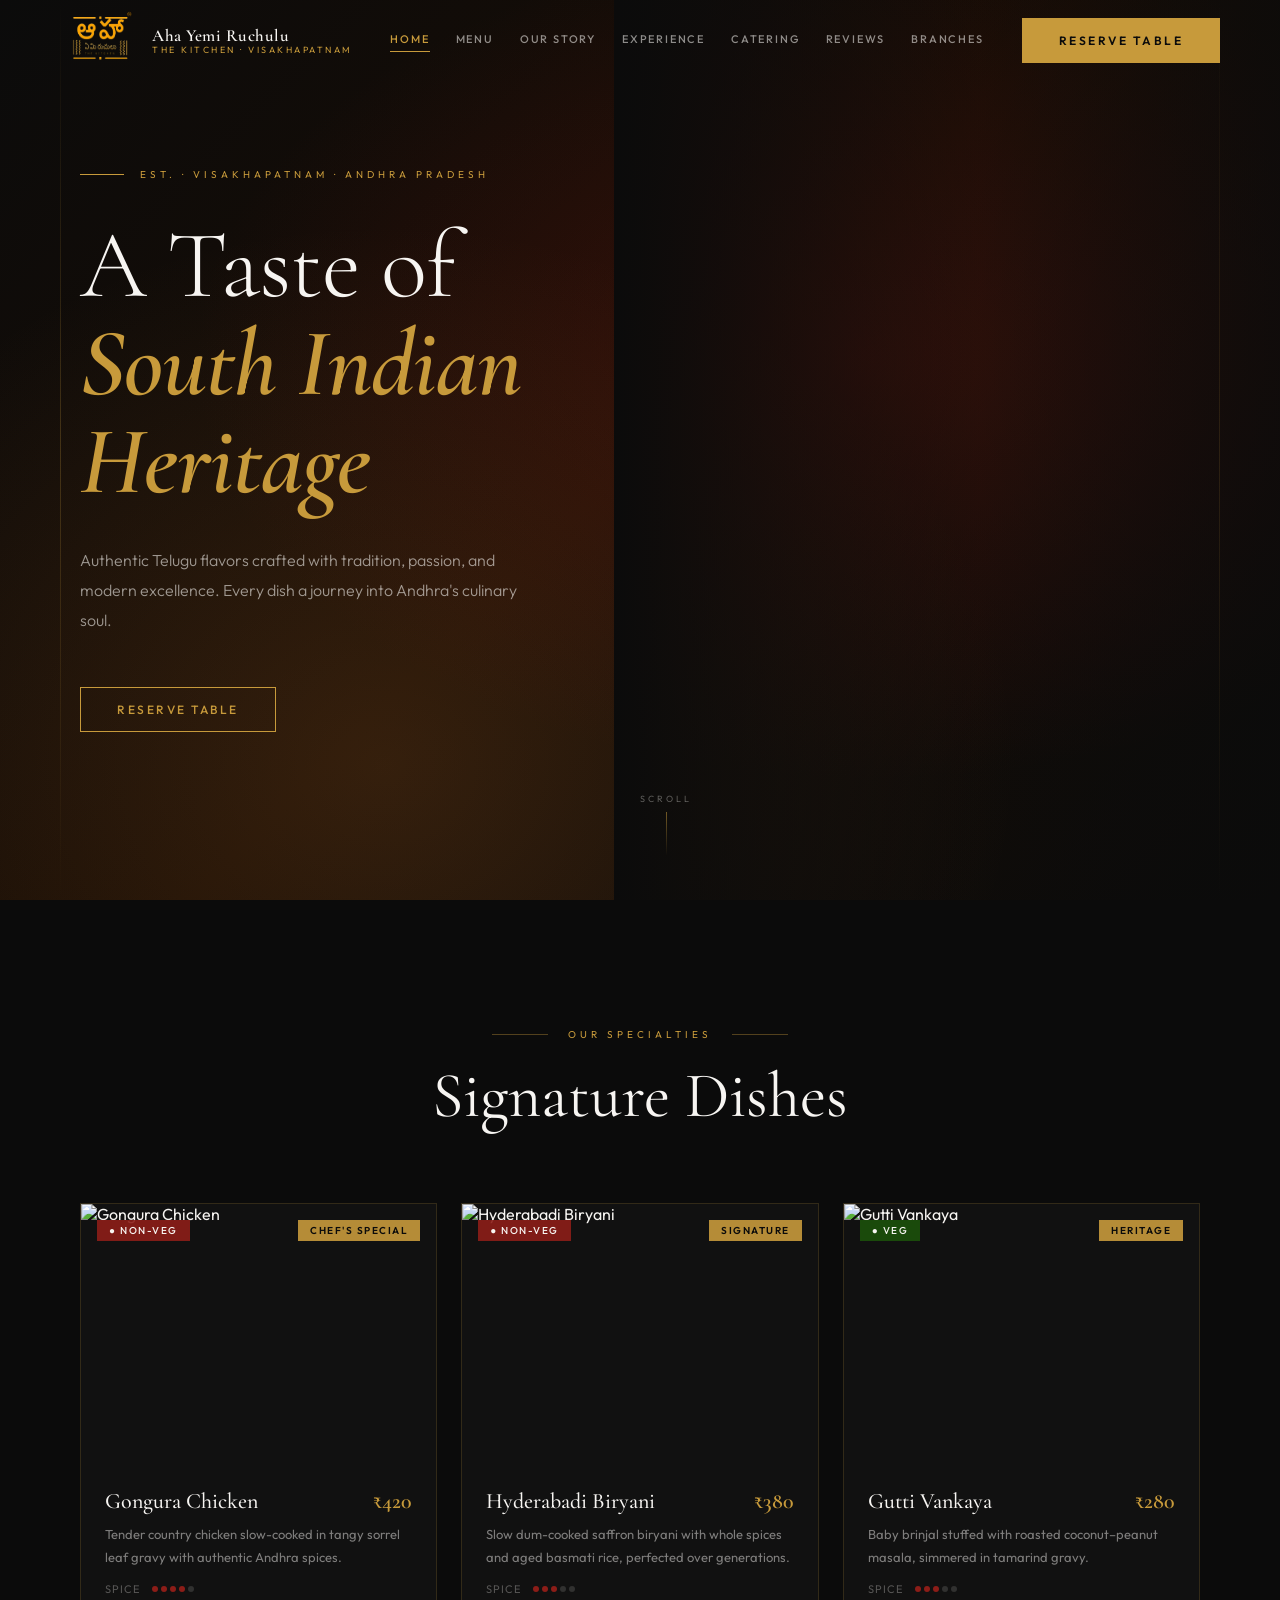
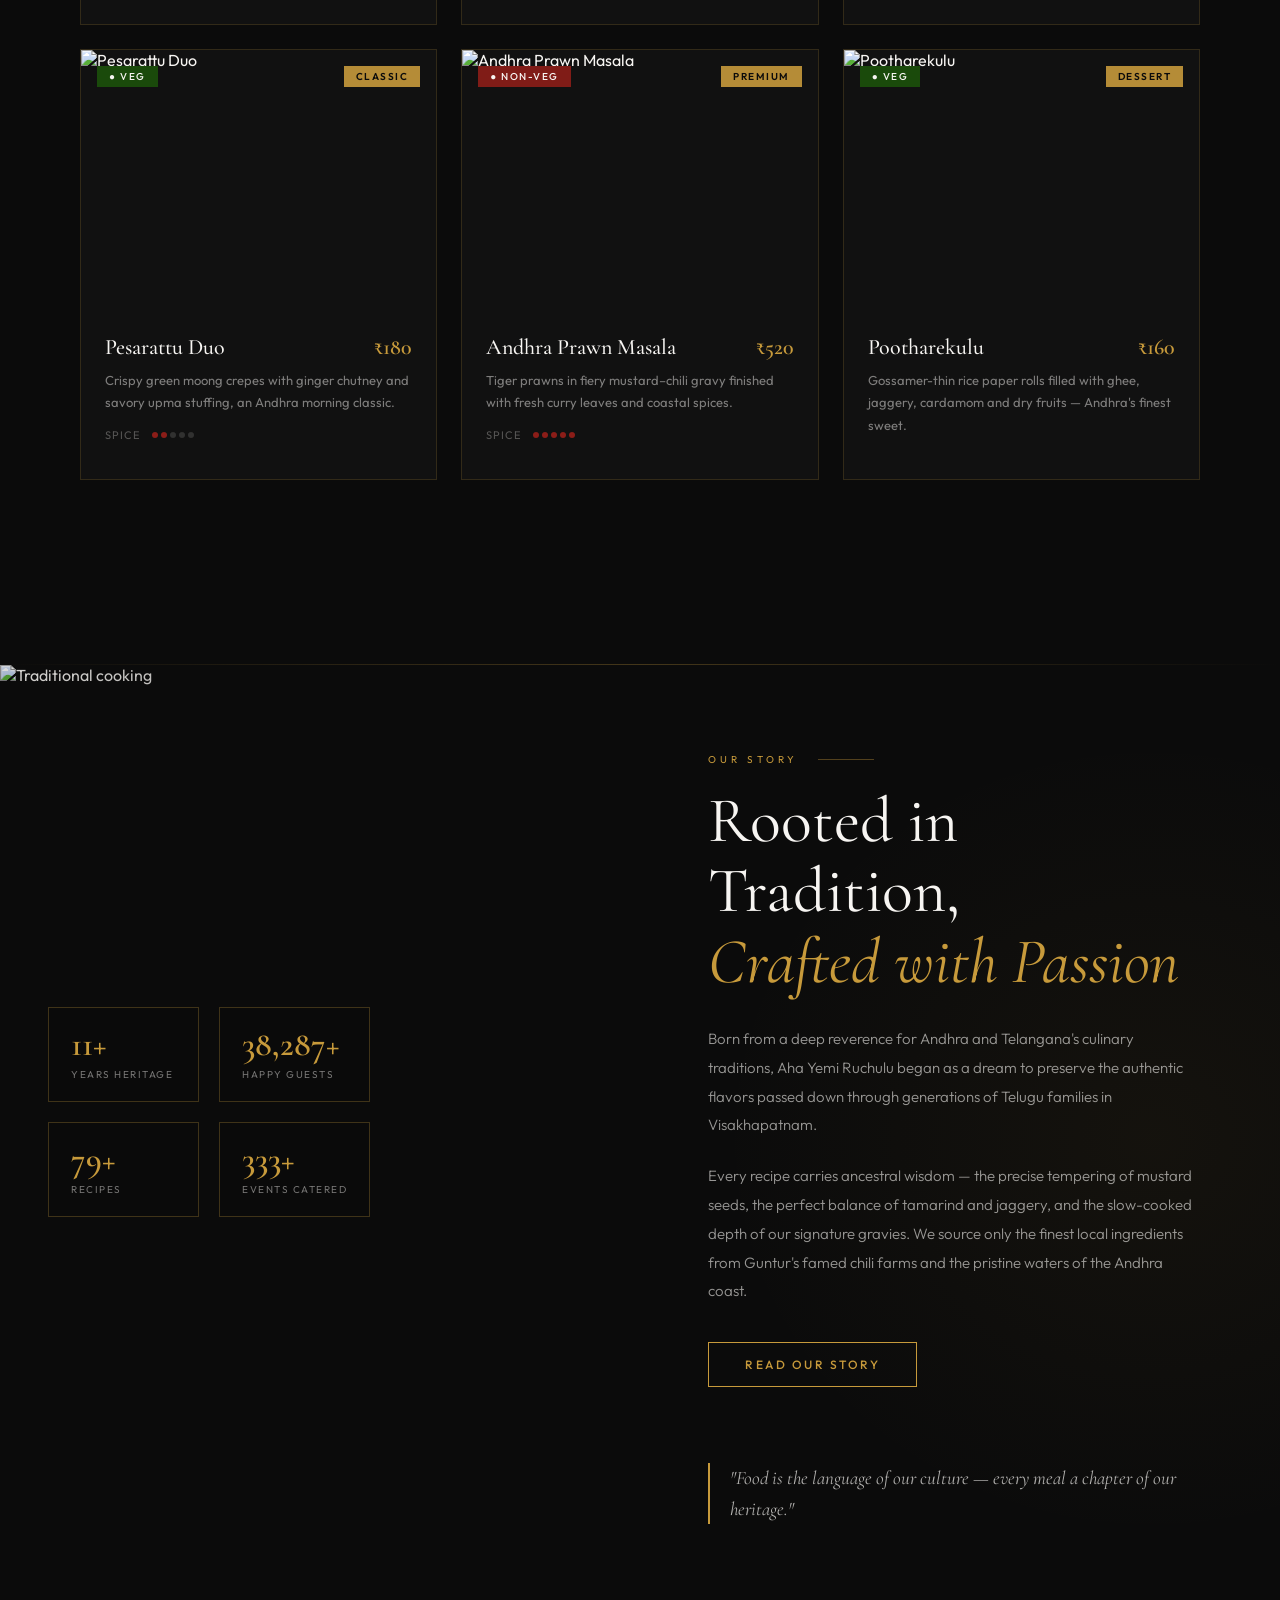
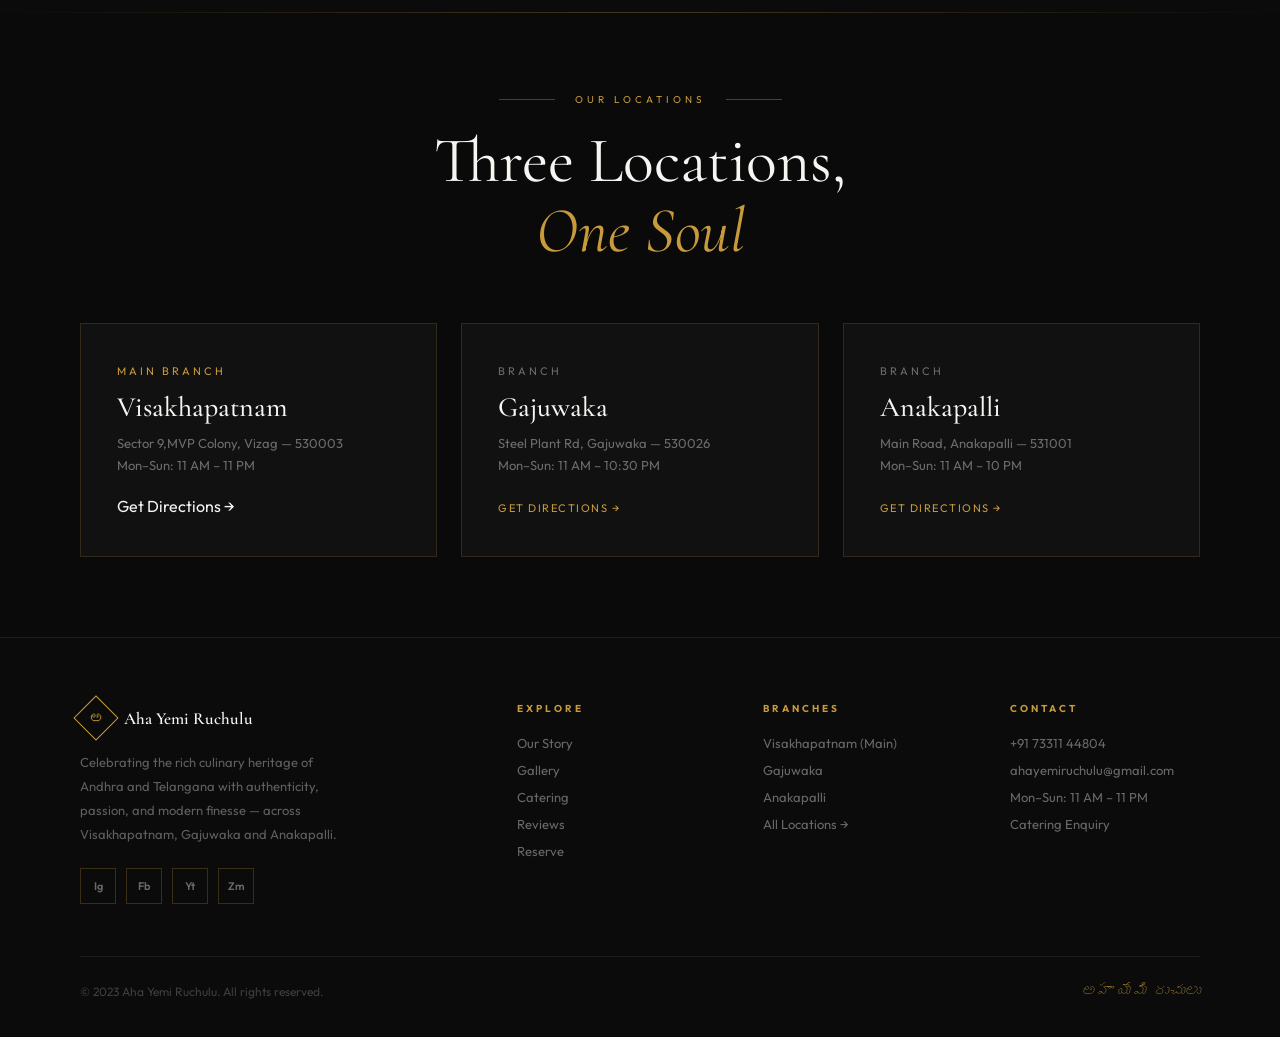
==== commit 0140dc71: "Updated index.html" ====
--- a/index.html
+++ b/index.html
@@ -272,8 +272,8 @@
     <a href="branches.html" class="location-card reveal delay-1">
       <div class="loc-label">Main Branch</div>
       <h3>Visakhapatnam</h3>
-      <p>Siripuram, Vizag — 530003<br>Mon–Sun: 11 AM – 11 PM</p>
-      <span class="loc-link">Get Directions →</span>
+      <p>Sector 9,MVP Colony, Vizag — 530003<br>Mon–Sun: 11 AM – 11 PM</p>
+      <span class="https://maps.app.goo.gl/phw6j5qGgfsWHuvz9">Get Directions →</span>
     </a>
     <a href="branches.html" class="location-card reveal delay-2">
       <div class="loc-label muted">Branch</div>
@@ -329,15 +329,15 @@
     <div class="footer-col">
       <h4>Contact</h4>
       <ul>
-        <li>+91 891 XXX XXXX</li>
-        <li>info@ahayemiruchulu.com</li>
+        <li>+91 73311 44804</li>
+        <li>ahayemiruchulu@gmail.com</li>
         <li>Mon–Sun: 11 AM – 11 PM</li>
         <li><a href="catering.html">Catering Enquiry</a></li>
       </ul>
     </div>
   </div>
   <div class="footer-bottom">
-    <p>© 2025 Aha Yemi Ruchulu. All rights reserved.</p>
+    <p>© 2023 Aha Yemi Ruchulu. All rights reserved.</p>
     <span>అహా యేమి రుచులు</span>
   </div>
 </footer>
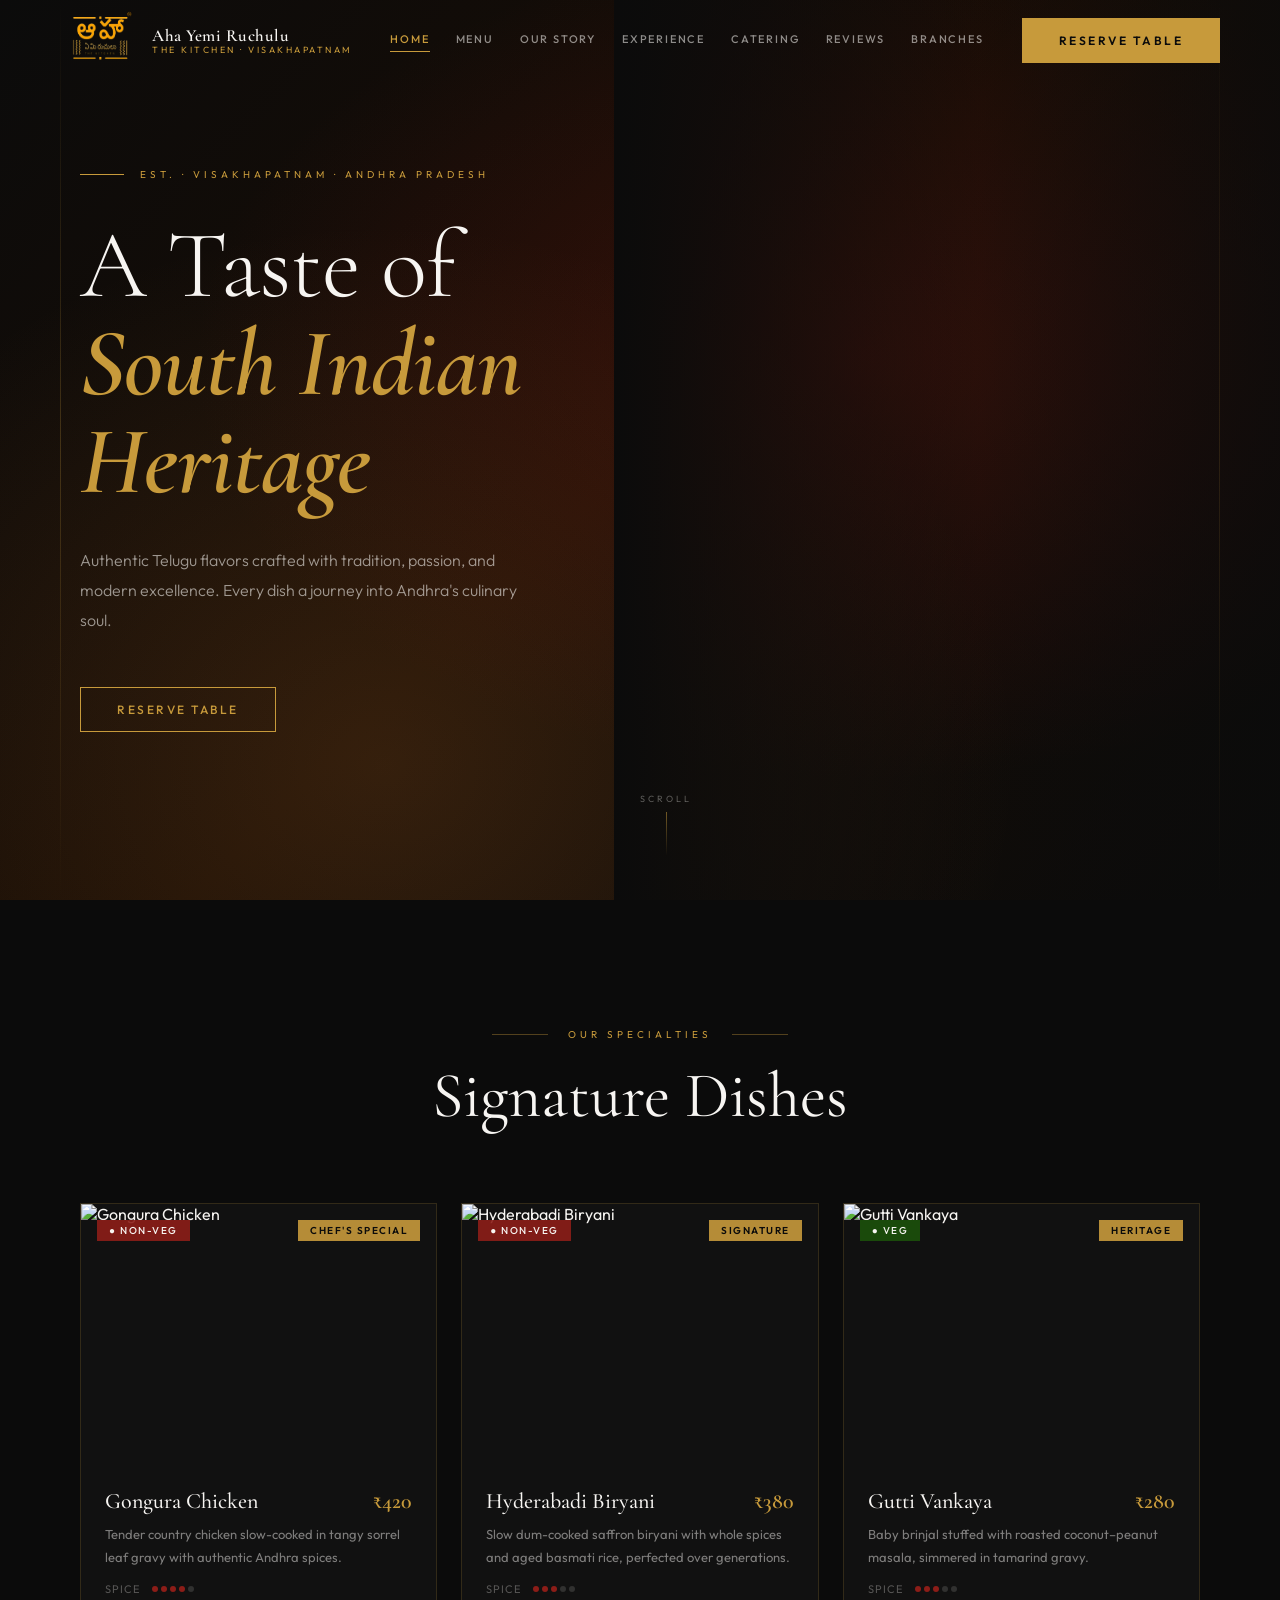
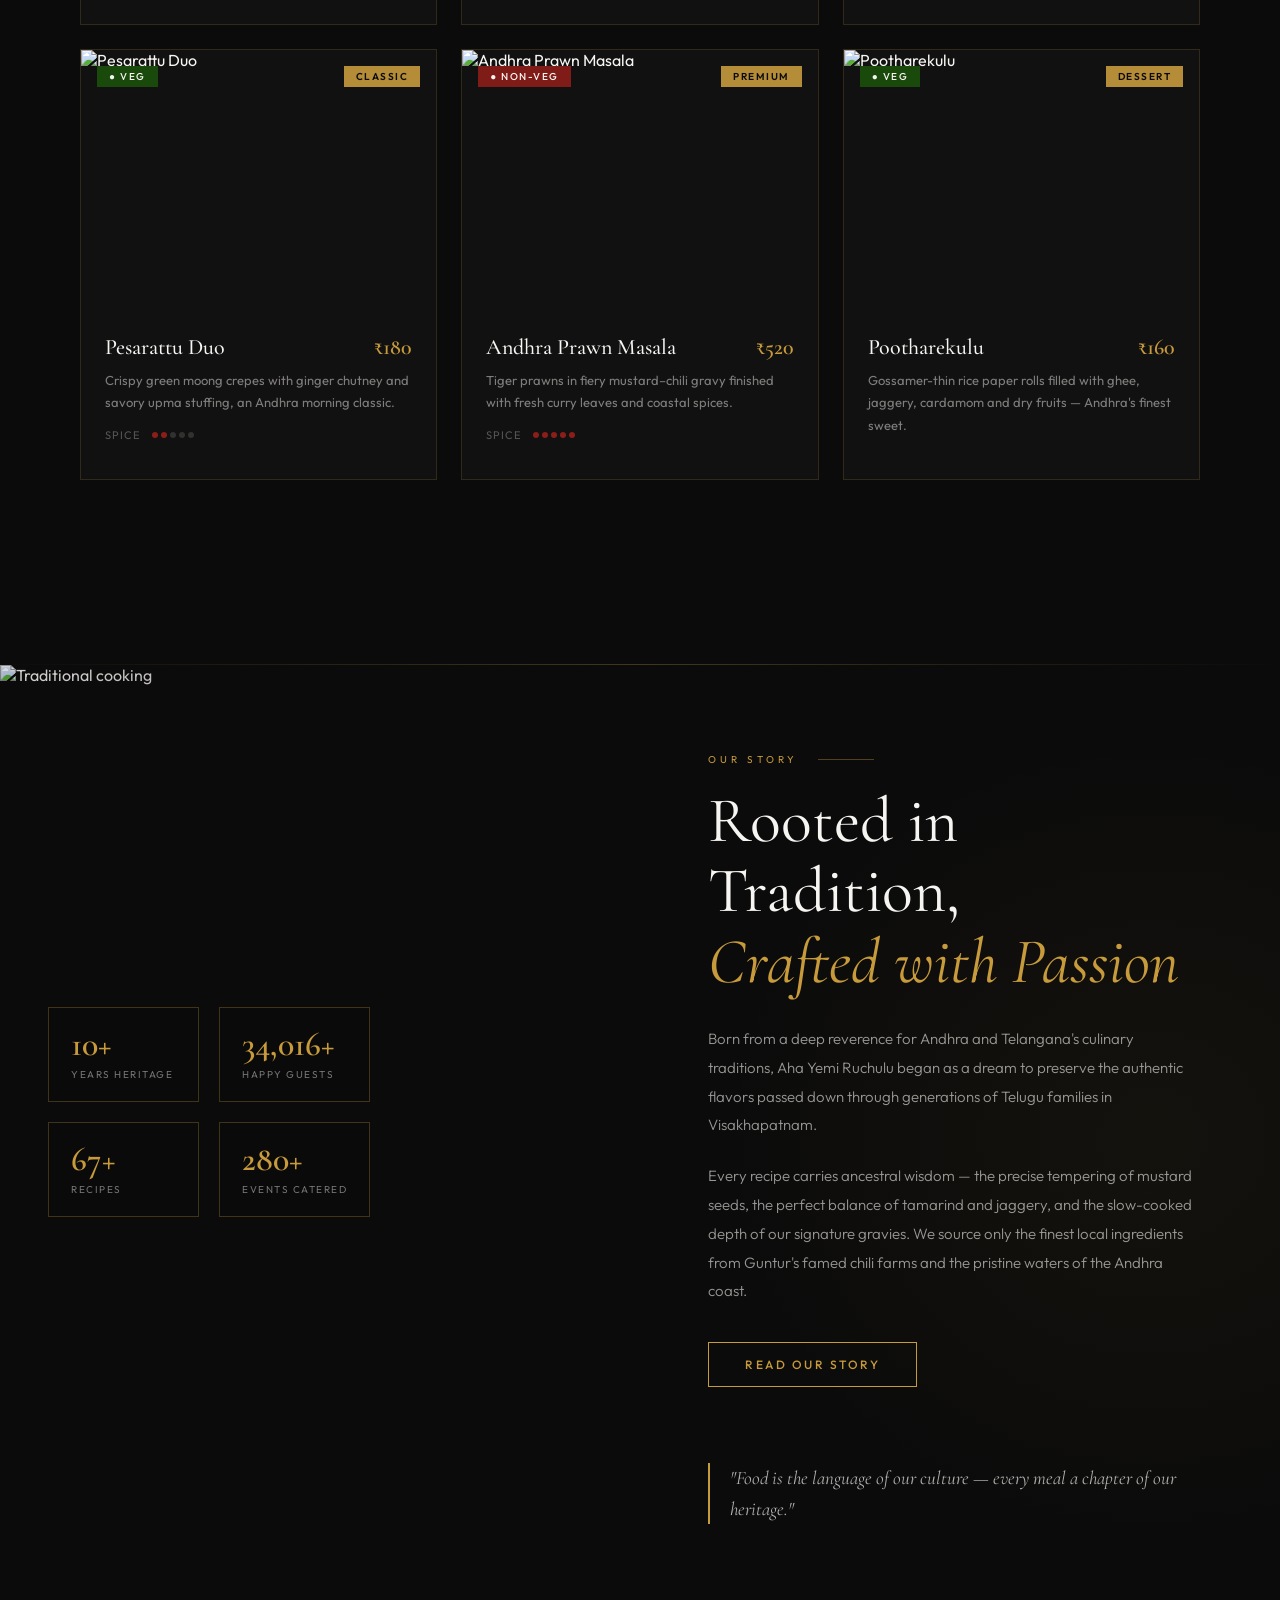
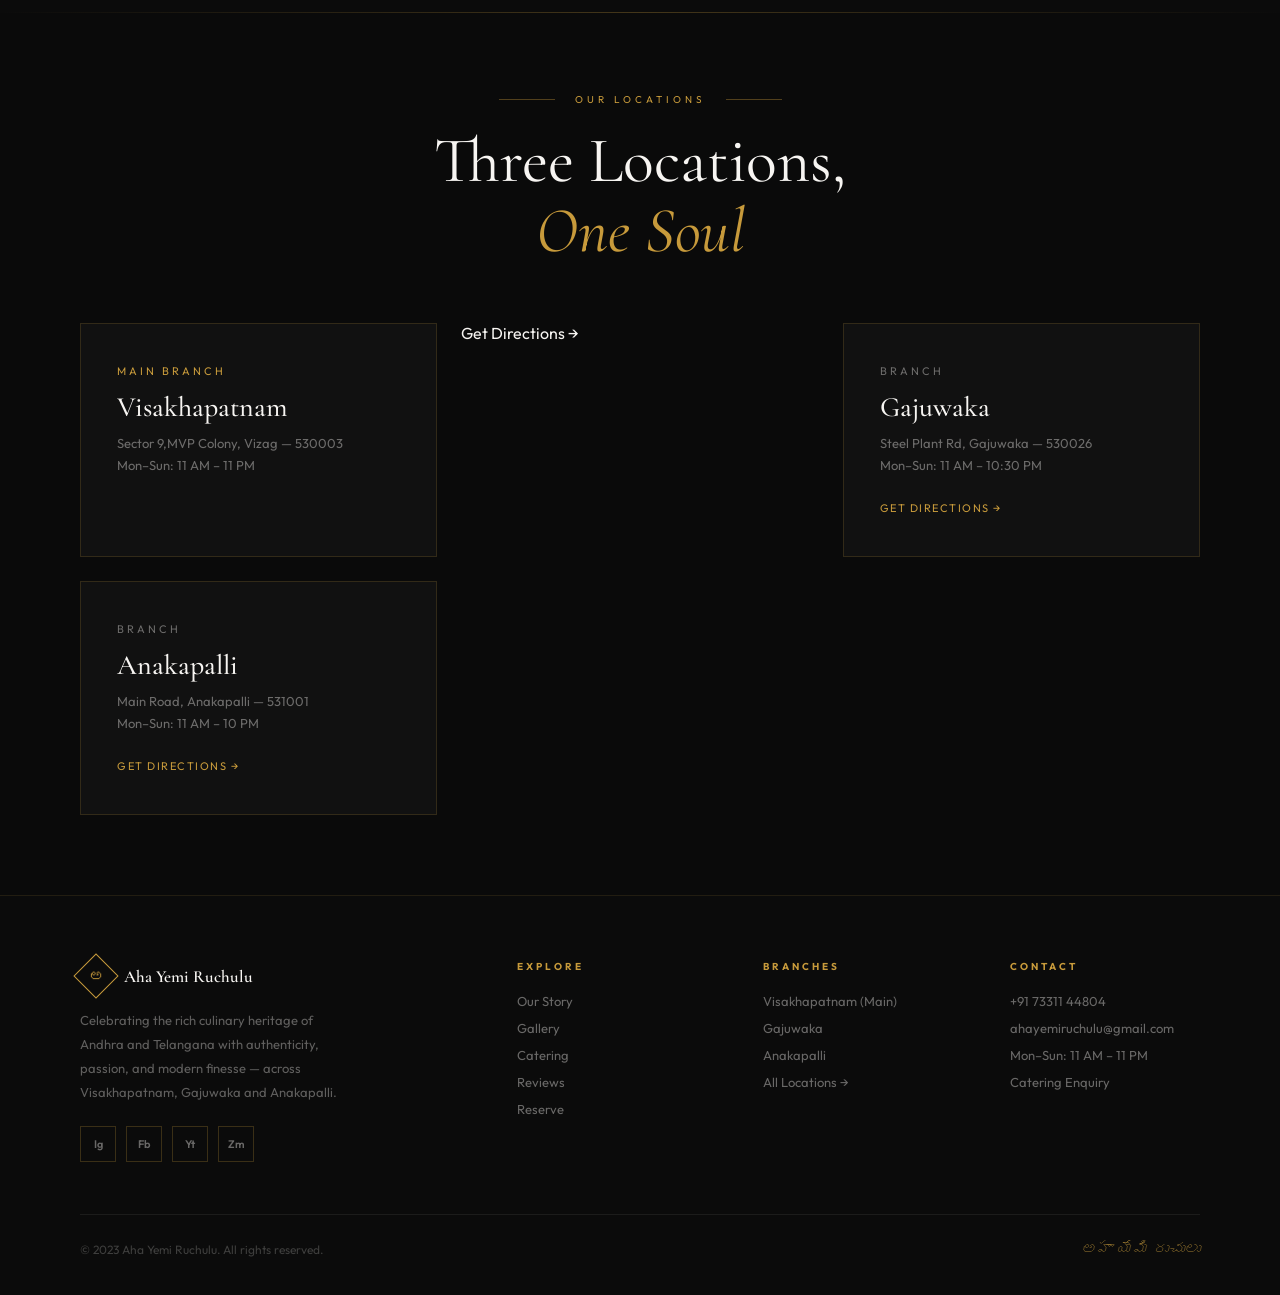
==== commit 19709a48: "Update index.html" ====
--- a/index.html
+++ b/index.html
@@ -273,7 +273,7 @@
       <div class="loc-label">Main Branch</div>
       <h3>Visakhapatnam</h3>
       <p>Sector 9,MVP Colony, Vizag — 530003<br>Mon–Sun: 11 AM – 11 PM</p>
-      <span class="https://maps.app.goo.gl/phw6j5qGgfsWHuvz9">Get Directions →</span>
+      <span class="loc-link"> <a href="https://maps.app.goo.gl/phw6j5qGgfsWHuvz9">Get Directions →</span>
     </a>
     <a href="branches.html" class="location-card reveal delay-2">
       <div class="loc-label muted">Branch</div>
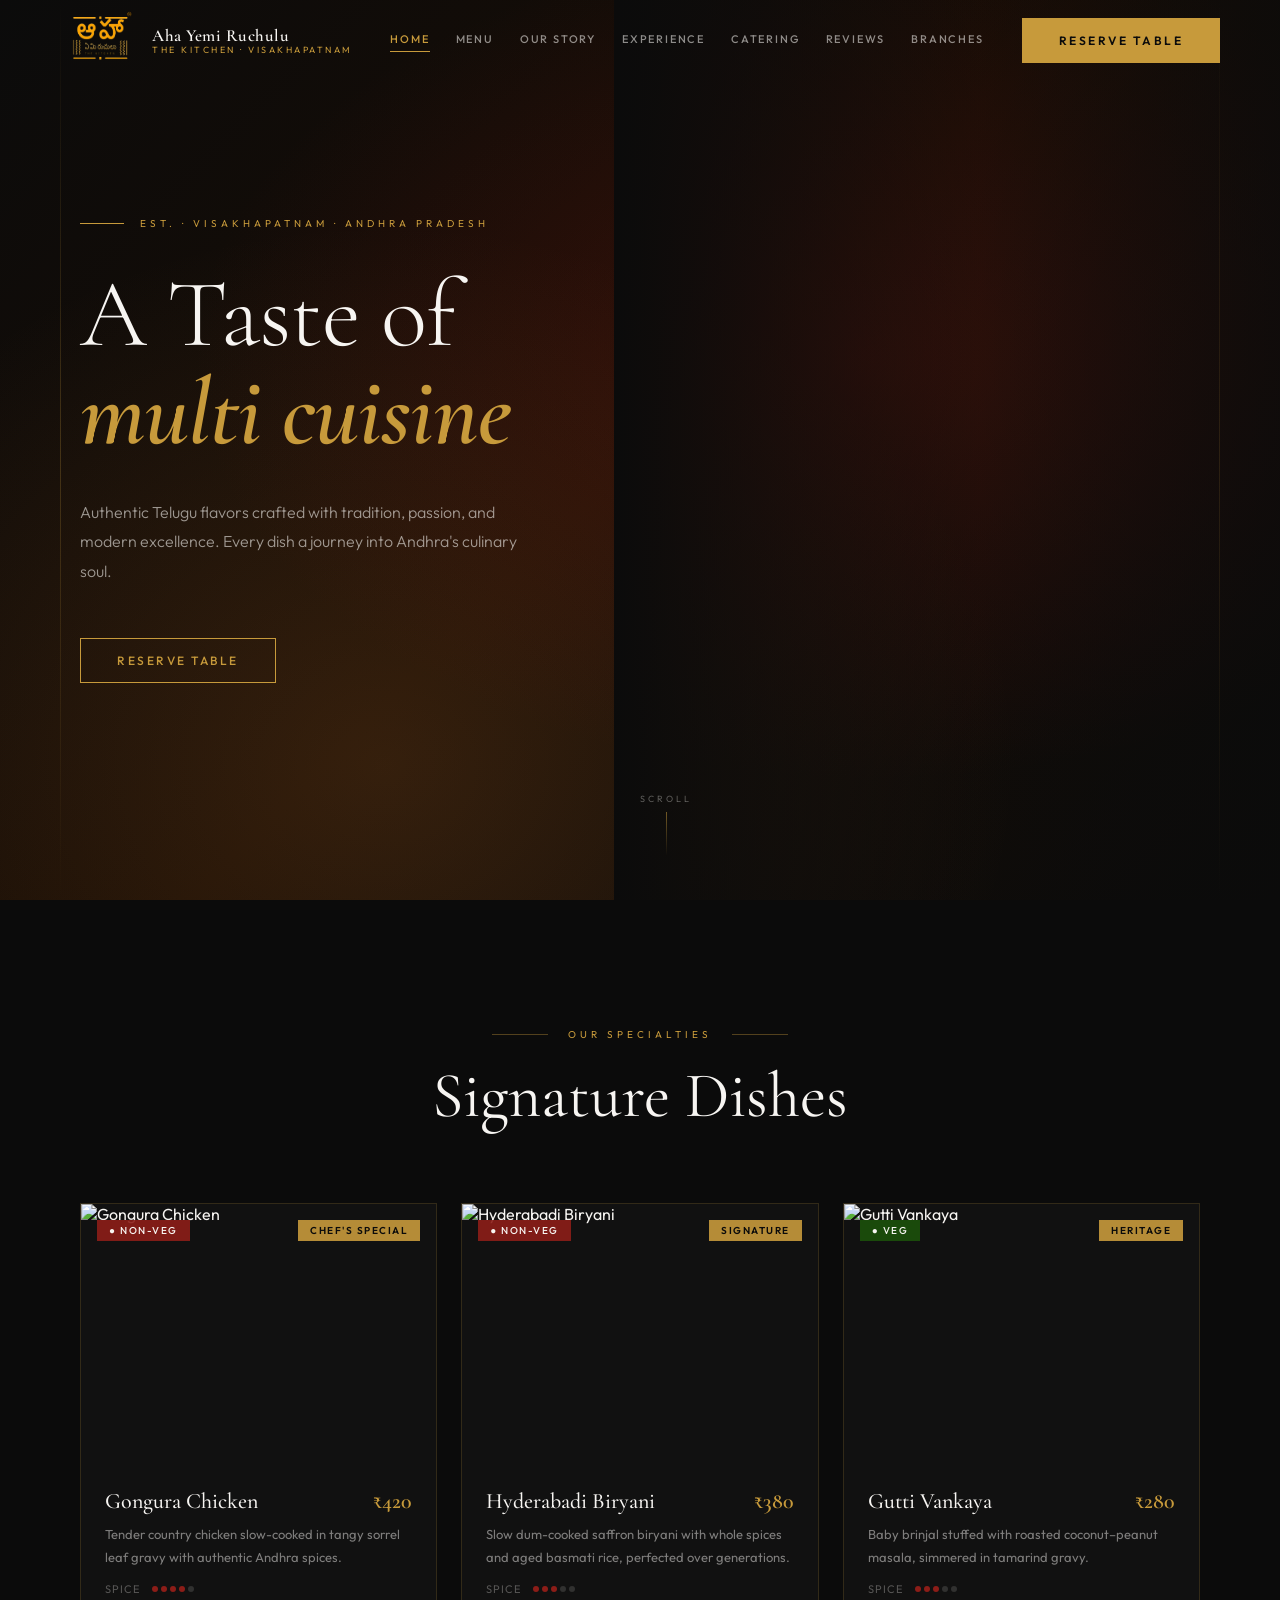
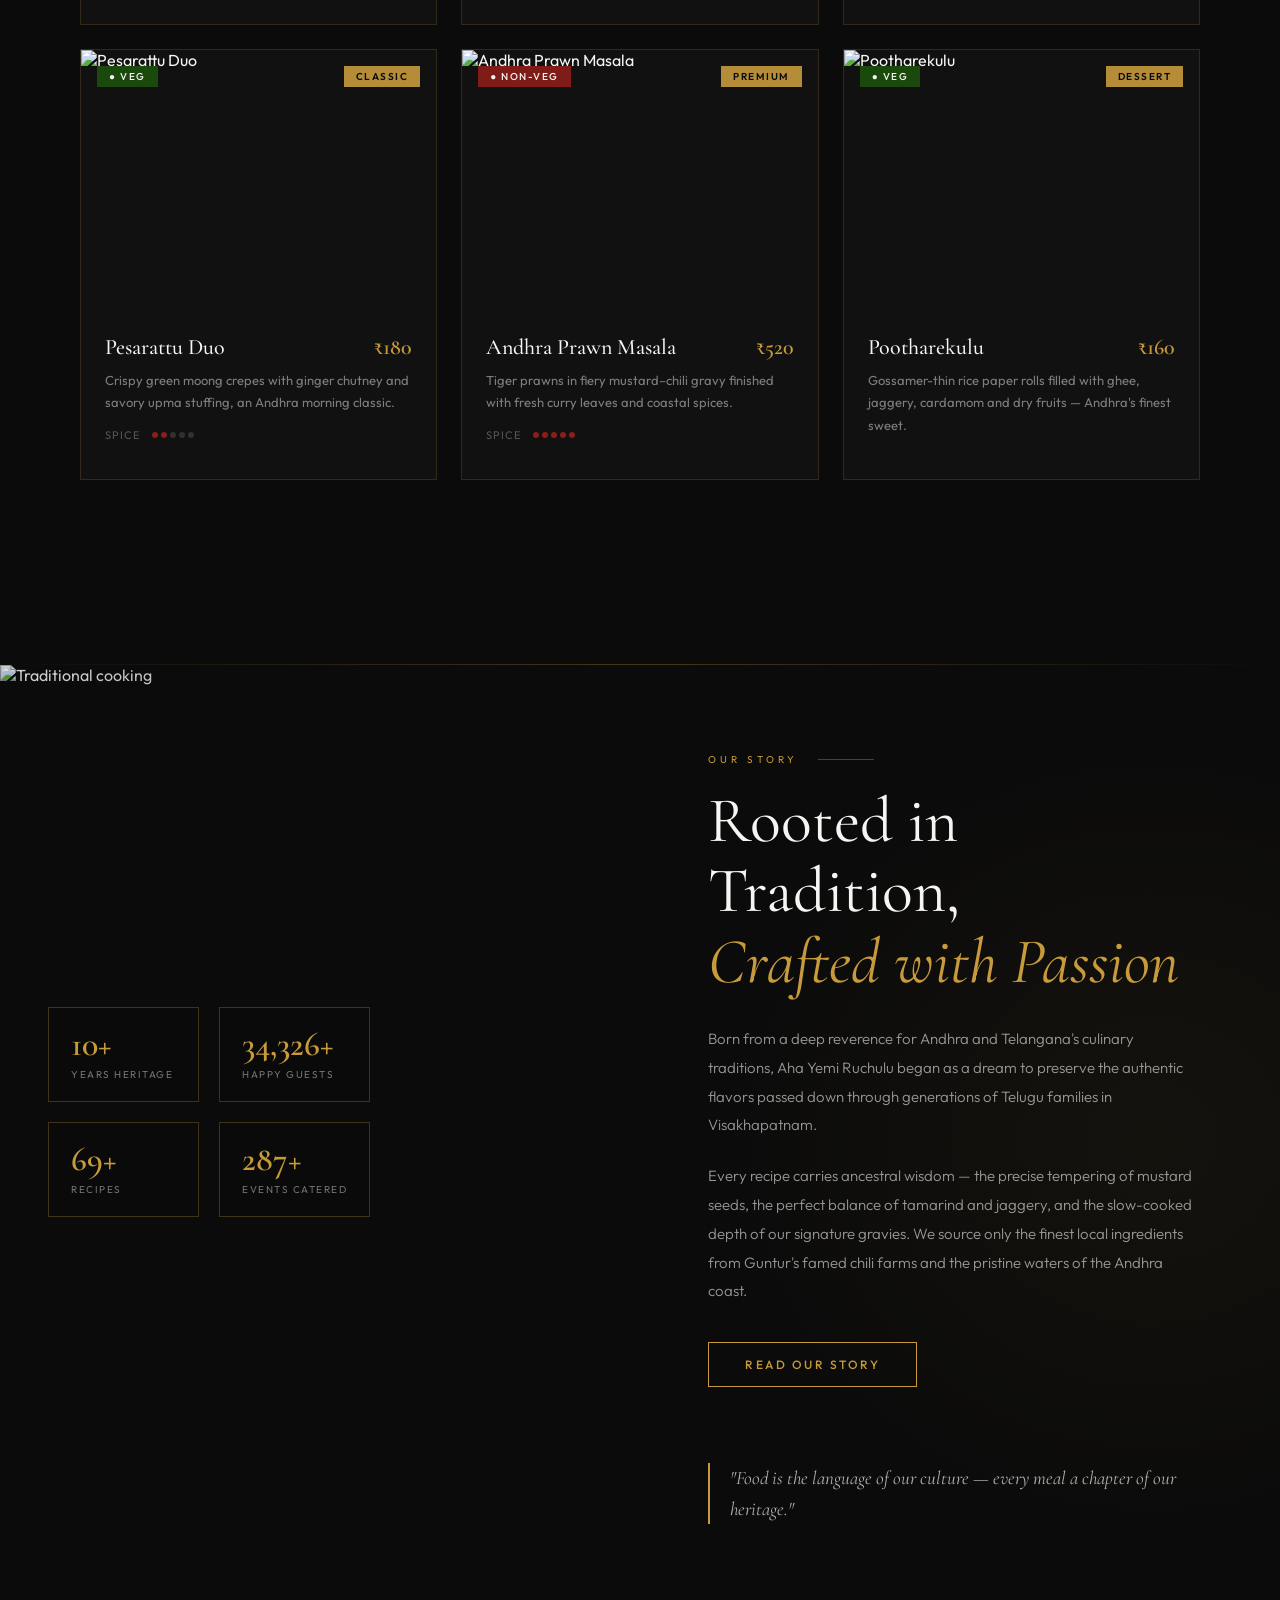
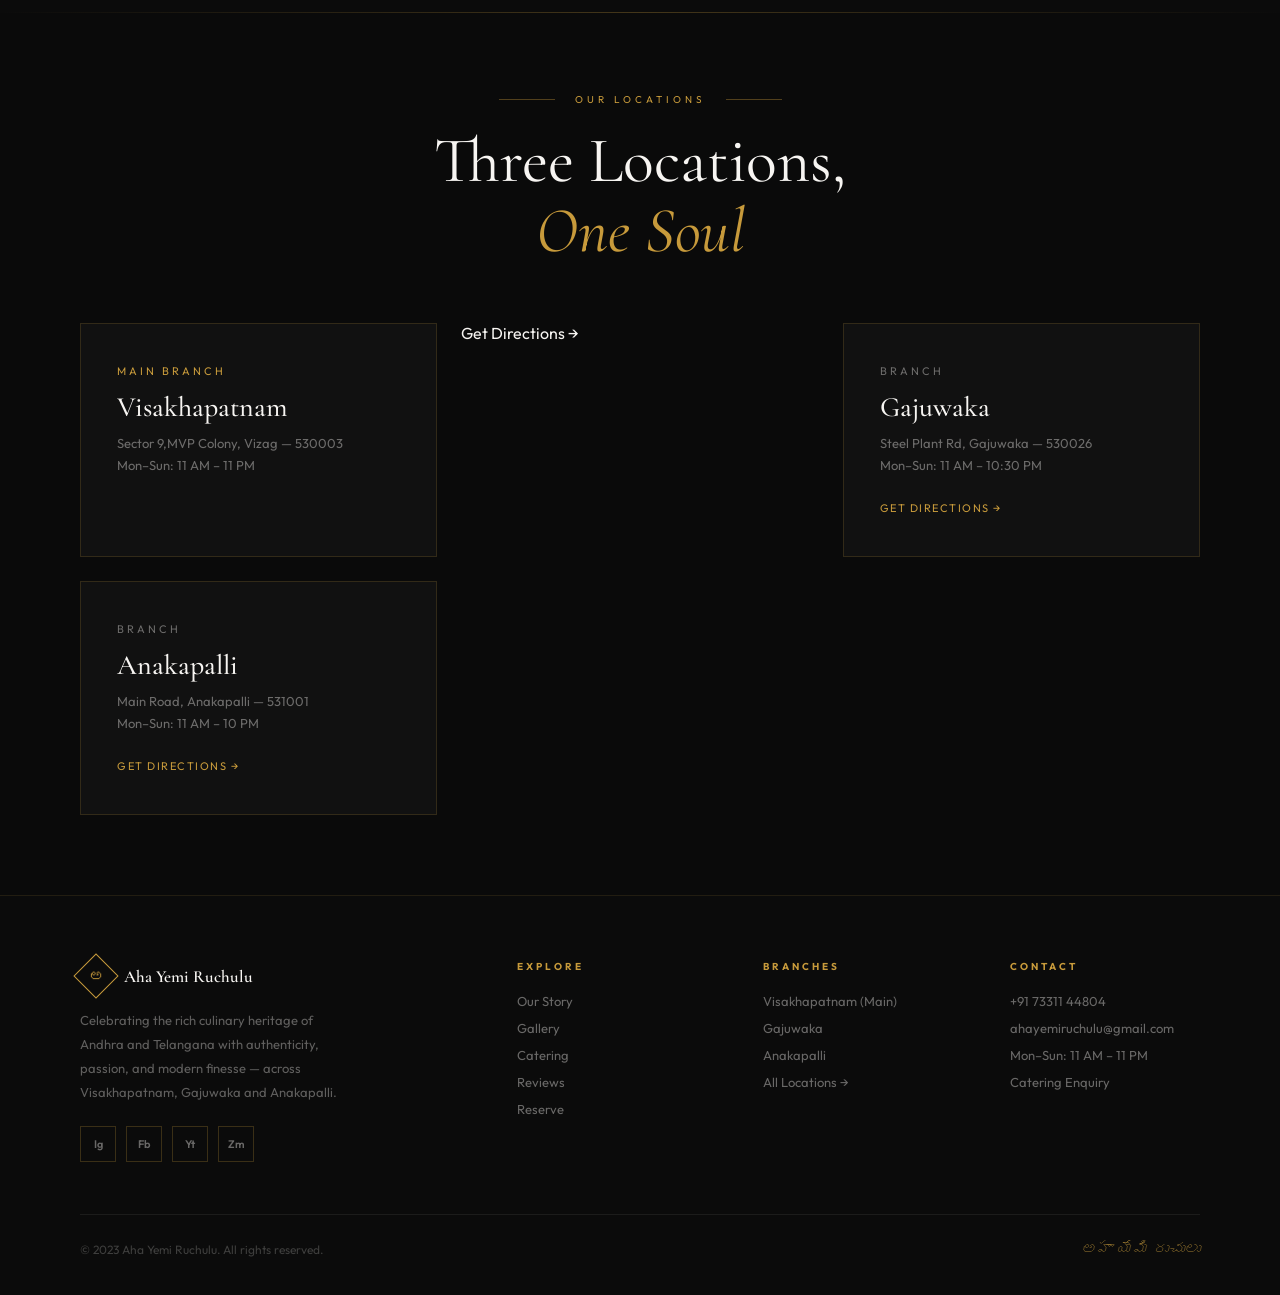
==== commit 2383d16b: "Update index.html" ====
--- a/index.html
+++ b/index.html
@@ -3,7 +3,7 @@
 <head>
   <meta charset="UTF-8">
   <meta name="viewport" content="width=device-width, initial-scale=1.0">
-  <title>Aha Yemi Ruchulu — Authentic Telugu Cuisine, Visakhapatnam</title>
+  <title>Aha Yemi Ruchulu The Kitchen, Visakhapatnam</title>
   <meta name="description" content="Authentic Andhra and Telangana cuisine in Visakhapatnam. Experience the rich culinary heritage of Telugu food at Aha Yemi Ruchulu.">
   <link rel="stylesheet" href="css/style.css">
 </head>
@@ -60,7 +60,7 @@
       <span>Est. · Visakhapatnam · Andhra Pradesh</span>
     </div>
     <h1 class="hero-title">A Taste of</h1>
-    <span class="hero-title-accent">South Indian Heritage</span>
+    <span class="hero-title-accent">multi cuisine</span>
     <p class="hero-sub">Authentic Telugu flavors crafted with tradition, passion, and modern excellence. Every dish a journey into Andhra's culinary soul.</p>
     <div class="hero-actions">
       <!-- <a href="menu.html" class="btn-fill">Explore Menu</a> -->
